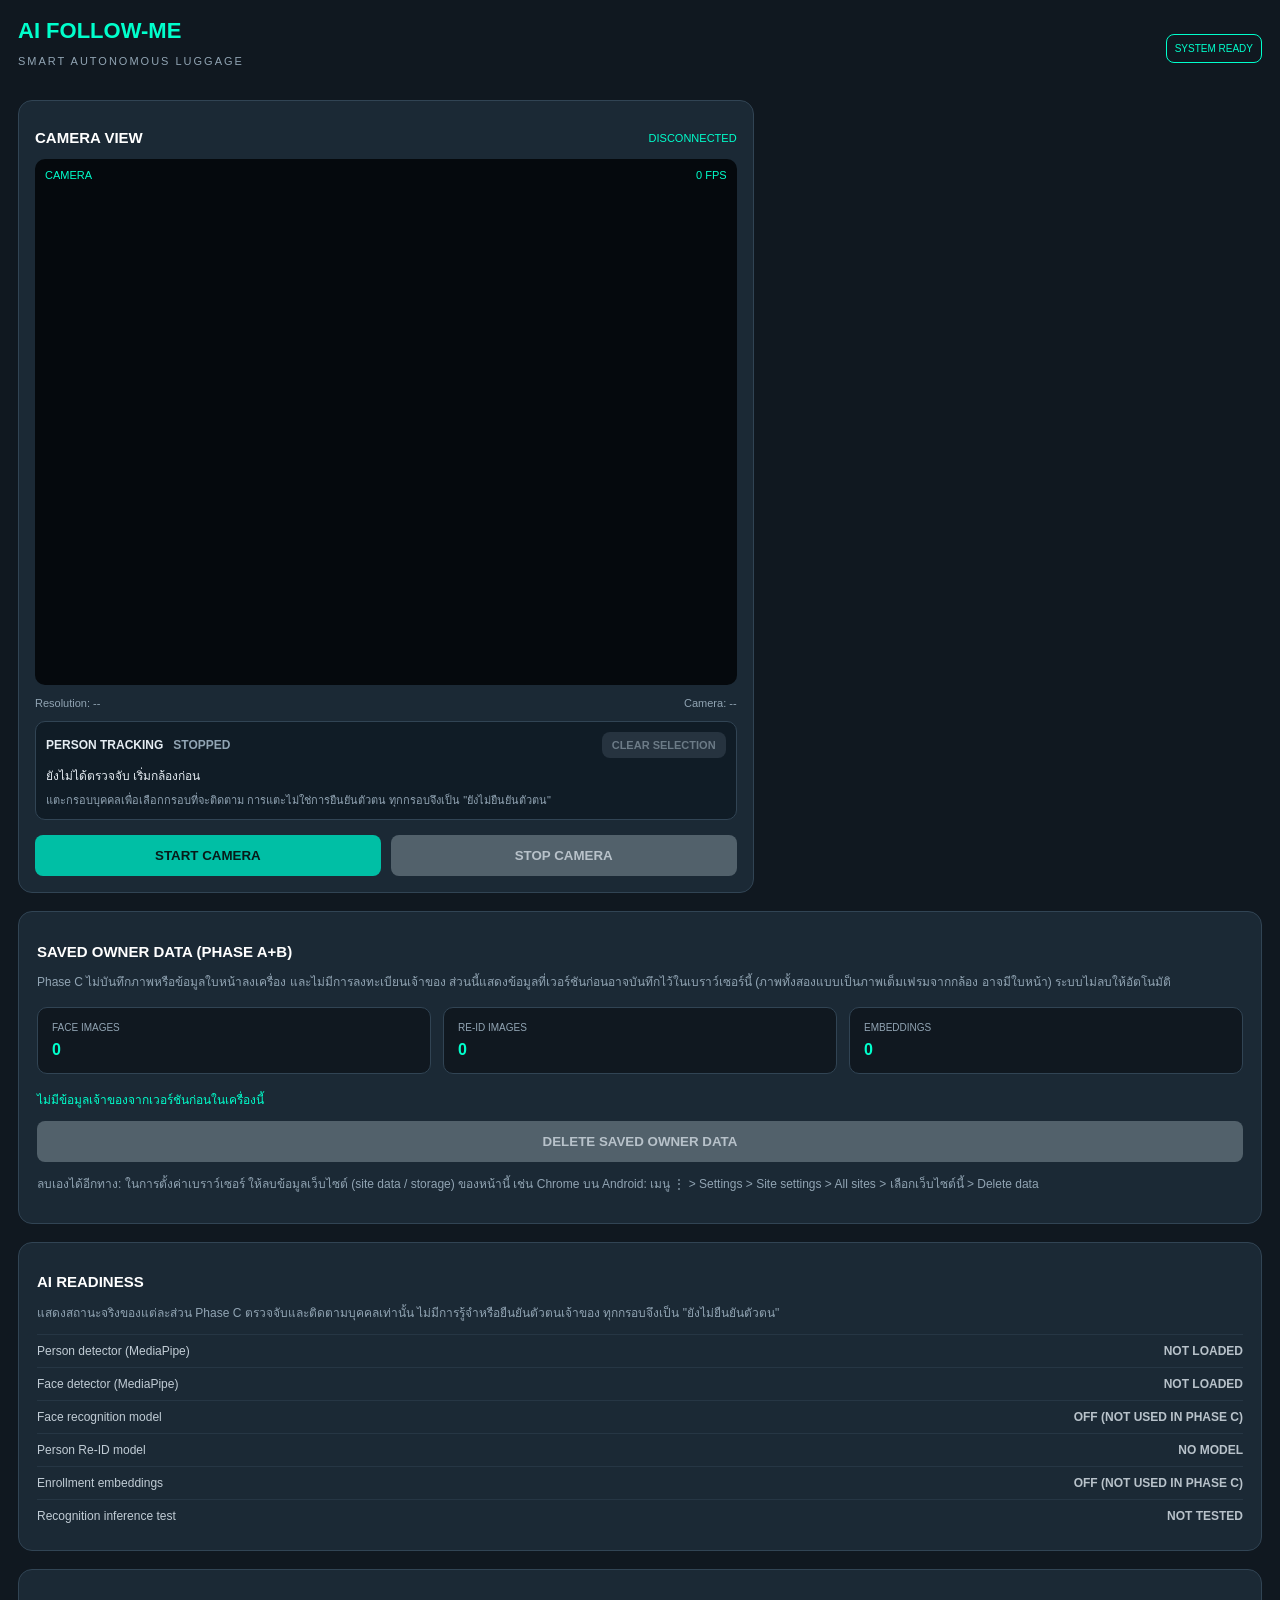
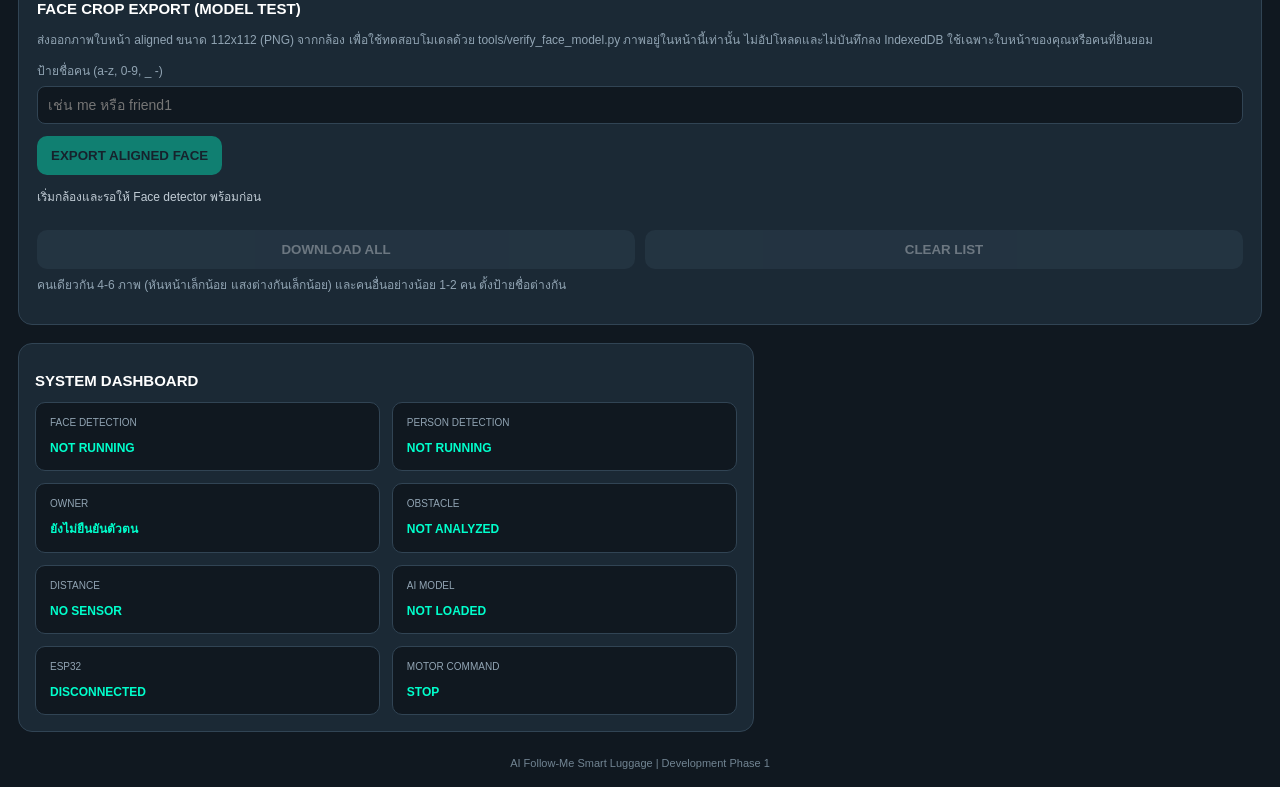
==== index.html @ 2d004264 "Phase A: fix camera status and readiness reporting Co-Authored-By: Claude Opus 5.5 <noreply@anthropi" ====
<!DOCTYPE html>
<html lang="th">
<head>
  <meta charset="UTF-8">
  <meta name="viewport"
        content="width=device-width, initial-scale=1">

  <meta name="theme-color" content="#101820">

  <title>AI Follow-Me Smart Luggage</title>

  <link rel="stylesheet" href="./css/style.css">
</head>

<body>

  <header class="header">
    <div>
      <h1>AI FOLLOW-ME</h1>
      <p>SMART AUTONOMOUS LUGGAGE</p>
    </div>

    <span class="system-badge" id="systemStatus">
      SYSTEM READY
    </span>
  </header>

  <main class="dashboard">

    <section class="camera-panel">
      <div class="panel-heading">
        <h2>CAMERA VIEW</h2>
        <span id="cameraStatus">DISCONNECTED</span>
      </div>

      <div class="video-container"><canvas id="aiCanvas"></canvas>

        <video id="camera"
               autoplay
               muted
               playsinline></video>

        <div class="camera-overlay">
          <span id="cameraLabel">CAMERA</span>
          <span id="fpsValue">0 FPS</span>
        </div>

      </div>

      <div class="camera-info">
        <span id="resolution">Resolution: --</span>
        <span id="cameraType">Camera: --</span>
      </div>

      <div class="track-panel">
        <div class="track-row">
          <strong>PERSON TRACKING</strong>
          <span id="trackStatus">STOPPED</span>
          <button id="trackClearBtn" disabled>CLEAR SELECTION</button>
        </div>
        <p id="trackMessage" role="status">ยังไม่ได้ตรวจจับ เริ่มกล้องก่อน</p>
        <p class="track-hint">
          แตะกรอบบุคคลเพื่อเลือกกรอบที่จะติดตาม
          การแตะไม่ใช่การยืนยันตัวตน ทุกกรอบจึงเป็น "ยังไม่ยืนยันตัวตน"
        </p>
      </div>

      <p id="aiLoadMessage" class="ai-load-message" role="alert" hidden></p>

      <div class="controls">
        <button id="startBtn">
          START CAMERA
        </button>

        <button id="stopBtn" disabled>
          STOP CAMERA
        </button>
      </div>
    </section>

<section class="registration-panel">

  <h2>SAVED OWNER DATA (PHASE A+B)</h2>
  <p class="registration-description">
    Phase C ไม่บันทึกภาพหรือข้อมูลใบหน้าลงเครื่อง และไม่มีการลงทะเบียนเจ้าของ
    ส่วนนี้แสดงข้อมูลที่เวอร์ชันก่อนอาจบันทึกไว้ในเบราว์เซอร์นี้
    (ภาพทั้งสองแบบเป็นภาพเต็มเฟรมจากกล้อง อาจมีใบหน้า)
    ระบบไม่ลบให้อัตโนมัติ
  </p>

  <div class="sample-count">
    <div>
      <span>FACE IMAGES</span>
      <strong id="legacyFaceCount">--</strong>
    </div>

    <div>
      <span>RE-ID IMAGES</span>
      <strong id="legacyReidCount">--</strong>
    </div>

    <div>
      <span>EMBEDDINGS</span>
      <strong id="legacyEmbeddingCount">--</strong>
    </div>
  </div>

  <p id="legacyDataMessage" role="status">
    กำลังตรวจข้อมูลเดิม...
  </p>

  <button id="legacyDeleteBtn" class="danger-button" disabled>
    DELETE SAVED OWNER DATA
  </button>

  <p class="registration-description">
    ลบเองได้อีกทาง: ในการตั้งค่าเบราว์เซอร์ ให้ลบข้อมูลเว็บไซต์ (site data / storage)
    ของหน้านี้ เช่น Chrome บน Android: เมนู &#8942; &gt; Settings &gt; Site settings
    &gt; All sites &gt; เลือกเว็บไซต์นี้ &gt; Delete data
  </p>

</section>

    <section class="readiness-panel">

      <h2>AI READINESS</h2>
      <p class="readiness-note">
        แสดงสถานะจริงของแต่ละส่วน Phase C ตรวจจับและติดตามบุคคลเท่านั้น
        ไม่มีการรู้จำหรือยืนยันตัวตนเจ้าของ ทุกกรอบจึงเป็น "ยังไม่ยืนยันตัวตน"
      </p>

      <ul class="readiness-list">
        <li>
          <span>Person detector (MediaPipe)</span>
          <strong id="readyPerson">NOT LOADED</strong>
        </li>
        <li>
          <span>Face detector (MediaPipe)</span>
          <strong id="readyFace">NOT LOADED</strong>
        </li>
        <li>
          <span>Face recognition model</span>
          <strong id="readyFaceModel">OFF (NOT USED IN PHASE C)</strong>
        </li>
        <li>
          <span>Person Re-ID model</span>
          <strong id="readyReidModel">NO MODEL</strong>
        </li>
        <li>
          <span>Enrollment embeddings</span>
          <strong id="readyEmbeddings">OFF (NOT USED IN PHASE C)</strong>
        </li>
        <li>
          <span>Recognition inference test</span>
          <strong id="readyInference">NOT TESTED</strong>
        </li>
      </ul>

    </section>

    <section class="crop-panel">

      <h2>FACE CROP EXPORT (MODEL TEST)</h2>
      <p class="readiness-note">
        ส่งออกภาพใบหน้า aligned ขนาด 112x112 (PNG) จากกล้อง เพื่อใช้ทดสอบโมเดลด้วย
        tools/verify_face_model.py ภาพอยู่ในหน้านี้เท่านั้น ไม่อัปโหลดและไม่บันทึกลง
        IndexedDB ใช้เฉพาะใบหน้าของคุณหรือคนที่ยินยอม
      </p>

      <label for="cropLabel">ป้ายชื่อคน (a-z, 0-9, _ -)</label>
      <input
        id="cropLabel"
        type="text"
        placeholder="เช่น me หรือ friend1"
        maxlength="20"
        autocapitalize="none"
        autocomplete="off"
      >

      <button id="cropBtn" disabled>
        EXPORT ALIGNED FACE
      </button>

      <p id="cropMessage" role="status">
        เริ่มกล้องและรอให้ Face detector พร้อมก่อน
      </p>

      <div id="cropList" class="crop-list"></div>

      <div class="crop-actions">
        <button id="cropDownloadAllBtn" disabled>DOWNLOAD ALL</button>
        <button id="cropClearBtn" disabled>CLEAR LIST</button>
      </div>

      <p class="readiness-note">
        คนเดียวกัน 4-6 ภาพ (หันหน้าเล็กน้อย แสงต่างกันเล็กน้อย) และคนอื่นอย่างน้อย
        1-2 คน ตั้งป้ายชื่อต่างกัน
      </p>

    </section>

    <section class="status-panel">

      <h2>SYSTEM DASHBOARD</h2>

      <div class="status-grid">
        
        <div class="status-card">
          <span>FACE DETECTION</span>
          <strong id="faceAIStatus">NOT RUNNING</strong>
        </div>

        <div class="status-card">
          <span>PERSON DETECTION</span>
          <strong id="personAIStatus">NOT RUNNING</strong>
        </div>
        <div class="status-card">
          <span>OWNER</span>
          <strong id="ownerStatus">ยังไม่ยืนยันตัวตน</strong>
        </div>

        <div class="status-card">
          <span>OBSTACLE</span>
          <strong id="obstacleStatus">NOT ANALYZED</strong>
        </div>

        <div class="status-card">
          <span>DISTANCE</span>
          <strong id="distanceStatus">NO SENSOR</strong>
        </div>

        <div class="status-card">
          <span>AI MODEL</span>
          <strong id="aiStatus">NOT LOADED</strong>
        </div>

        <div class="status-card">
          <span>ESP32</span>
          <strong id="espStatus">DISCONNECTED</strong>
        </div>

        <div class="status-card">
          <span>MOTOR COMMAND</span>
          <strong id="motorStatus">STOP</strong>
        </div>

      </div>

    </section>

  </main>

  <footer>
    AI Follow-Me Smart Luggage | Development Phase 1
  </footer>

  <script type="module" src="./js/app.js"></script>

</body>
</html>
---- css/style.css ----
* {
  box-sizing: border-box;
}

body {
  margin: 0;
  padding: 18px;
  background: #101820;
  color: #ffffff;
  font-family: Arial, sans-serif;
}

.header {
  display: flex;
  justify-content: space-between;
  align-items: center;
  gap: 12px;
  margin-bottom: 22px;
}

.header h1 {
  color: #00ffcc;
  font-size: 22px;
  margin: 0;
}

.header p {
  color: #91a4b3;
  font-size: 11px;
  letter-spacing: 2px;
}

.system-badge {
  color: #00ffcc;
  border: 1px solid #00ffcc;
  padding: 8px;
  border-radius: 8px;
  font-size: 10px;
}

.dashboard {
  display: grid;
  grid-template-columns: 1.5fr 1fr;
  gap: 18px;
}

.camera-panel,
.status-panel {
  background: #1b2935;
  border: 1px solid #314454;
  border-radius: 14px;
  padding: 16px;
  min-width: 0;
}

.panel-heading {
  display: flex;
  justify-content: space-between;
  gap: 8px;
  align-items: center;
}

.panel-heading h2,
.status-panel h2 {
  font-size: 15px;
}

.panel-heading span {
  color: #00ffcc;
  font-size: 11px;
}

.video-container {
  position: relative;
  width: 100%;
  aspect-ratio: 4 / 3;
  background: #05090d;
  border-radius: 10px;
  overflow: hidden;
}

video {
  width: 100%;
  height: 100%;
  object-fit: contain;
  display: block;
}

.camera-overlay {
  position: absolute;
  left: 10px;
  right: 10px;
  top: 10px;
  display: flex;
  justify-content: space-between;
  color: #00ffcc;
  font-size: 11px;
  pointer-events: none;
}

.camera-info {
  display: flex;
  justify-content: space-between;
  gap: 10px;
  color: #91a4b3;
  font-size: 11px;
  margin-top: 12px;
}

.controls {
  display: flex;
  gap: 10px;
  margin-top: 15px;
}

button {
  flex: 1;
  padding: 13px;
  border: 0;
  border-radius: 8px;
  background: #00bfa5;
  color: #071b19;
  font-weight: bold;
  cursor: pointer;
}

button:disabled {
  background: #52616b;
  color: #b8c2ca;
  cursor: not-allowed;
}

.status-grid {
  display: grid;
  grid-template-columns: 1fr 1fr;
  gap: 12px;
}

.status-card {
  background: #101820;
  border: 1px solid #314454;
  padding: 14px;
  border-radius: 10px;
}

.status-card span {
  display: block;
  color: #91a4b3;
  font-size: 10px;
  margin-bottom: 10px;
}

.status-card strong {
  color: #00ffcc;
  font-size: 12px;
  overflow-wrap: anywhere;
}

footer {
  margin-top: 25px;
  text-align: center;
  color: #718492;
  font-size: 11px;
}

@media (max-width: 700px) {
  body {
    padding: 12px;
  }

  .dashboard {
    grid-template-columns: 1fr;
  }

  .header h1 {
    font-size: 18px;
  }
}

.registration-panel {
  grid-column: 1 / -1;
  background: #1b2935;
  border: 1px solid #314454;
  border-radius: 14px;
  padding: 18px;
}

.registration-panel h2 {
  font-size: 15px;
}

.registration-description {
  color: #91a4b3;
  font-size: 12px;
}

.sample-count {
  display: grid;
  grid-template-columns: repeat(3, 1fr);
  gap: 12px;
  margin: 16px 0;
}

.sample-count div {
  background: #101820;
  border: 1px solid #314454;
  padding: 14px;
  border-radius: 10px;
}

.sample-count span {
  display: block;
  color: #91a4b3;
  font-size: 10px;
}

.sample-count strong {
  display: block;
  color: #00ffcc;
  margin-top: 8px;
}

#legacyDataMessage {
  color: #00ffcc;
  font-size: 12px;
}

.danger-button {
  background: #a93636;
  color: white;
  width: 100%;
}

.video-container video,
.video-container canvas {
  position: absolute;
  inset: 0;
  width: 100%;
  height: 100%;
}

.video-container video {
  object-fit: contain;
  z-index: 1;
}

/* Canvas must sit above the video, and use the same fit as the video
   so detection boxes line up with the image. */
.video-container canvas {
  object-fit: contain;
  pointer-events: none;
  z-index: 2;
}

.video-container .camera-overlay {
  z-index: 3;
}

/* AI readiness panel */
.readiness-panel {
  grid-column: 1 / -1;
  background: #1b2935;
  border: 1px solid #314454;
  border-radius: 14px;
  padding: 18px;
}

.readiness-panel h2 {
  font-size: 15px;
}

.readiness-note {
  color: #91a4b3;
  font-size: 12px;
  margin: 6px 0 12px;
}

.readiness-list {
  list-style: none;
  margin: 0;
  padding: 0;
}

.readiness-list li {
  display: flex;
  justify-content: space-between;
  gap: 10px;
  padding: 9px 0;
  border-top: 1px solid #263644;
  font-size: 12px;
  color: #c1ccd5;
}

.readiness-list li strong {
  text-align: right;
  color: #b8c2ca;
}

.readiness-list li strong.ok { color: #00ffcc; }
.readiness-list li strong.warn { color: #ffcc66; }
.readiness-list li strong.bad { color: #ff7a7a; }

/* Face crop export panel */
.crop-panel {
  grid-column: 1 / -1;
  background: #1b2935;
  border: 1px solid #314454;
  border-radius: 14px;
  padding: 18px;
}

.crop-panel h2 {
  font-size: 15px;
}

.crop-panel label {
  display: block;
  margin: 12px 0 6px;
  font-size: 12px;
  color: #91a4b3;
}

.crop-panel input {
  width: 100%;
  box-sizing: border-box;
  padding: 10px;
  border-radius: 8px;
  border: 1px solid #314454;
  background: #101820;
  color: #e6edf3;
  font-size: 14px;
}

.crop-panel button {
  margin-top: 12px;
  padding: 12px 14px;
  border: 0;
  border-radius: 10px;
  background: #00ffcc;
  color: #101820;
  font-weight: 700;
}

.crop-panel button:disabled {
  opacity: 0.4;
}

#cropMessage {
  font-size: 12px;
  color: #c1ccd5;
  min-height: 18px;
}

.crop-list {
  display: flex;
  flex-direction: column;
  gap: 8px;
  margin-top: 10px;
}

.crop-item {
  display: flex;
  align-items: center;
  gap: 10px;
  padding: 8px;
  border-radius: 10px;
  background: #101820;
  font-size: 12px;
}

.crop-item img {
  border-radius: 6px;
  flex: none;
}

.crop-item a {
  color: #00ffcc;
  word-break: break-all;
}

.crop-item small {
  display: block;
  color: #91a4b3;
}

.crop-item .crop-warning {
  color: #ffcc66;
}

.crop-actions {
  display: flex;
  gap: 10px;
}

.crop-actions button {
  flex: 1;
  background: #314454;
  color: #e6edf3;
}

/* Person tracking (tap a box to follow it) */
.video-container.selectable {
  cursor: pointer;
}

.track-panel {
  margin-top: 12px;
  padding: 10px;
  background: #101c26;
  border: 1px solid #314454;
  border-radius: 10px;
  font-size: 12px;
}

.track-row {
  display: flex;
  align-items: center;
  gap: 10px;
}

.track-row strong {
  color: #e6edf3;
}

.track-row span {
  flex: 1;
  color: #91a4b3;
  font-weight: bold;
}

.track-row span.ok { color: #00ffcc; }
.track-row span.warn { color: #ffcc66; }
.track-row span.bad { color: #ff7b7b; }

.track-row button {
  flex: 0 0 auto;
  padding: 7px 10px;
  font-size: 11px;
  background: #314454;
  color: #e6edf3;
}

.track-row button:disabled {
  background: #26333f;
  color: #6c7b87;
}

#trackMessage {
  margin: 8px 0 0;
  color: #e6edf3;
}

.track-hint {
  margin: 6px 0 0;
  color: #91a4b3;
  font-size: 11px;
}

/* AI loading notice under the camera (MediaPipe download / failure) */
.ai-load-message {
  margin: 12px 0 0;
  padding: 10px 12px;
  border-radius: 10px;
  font-size: 13px;
  line-height: 1.5;
  border: 1px solid #314454;
  background: #101c26;
  color: #c1ccd5;
}

.ai-load-message[hidden] {
  display: none;
}

.ai-load-message.warn {
  border-color: #b38600;
  color: #ffd166;
}

.ai-load-message.bad {
  border-color: #a93636;
  background: #2a1515;
  color: #ffb3b3;
}
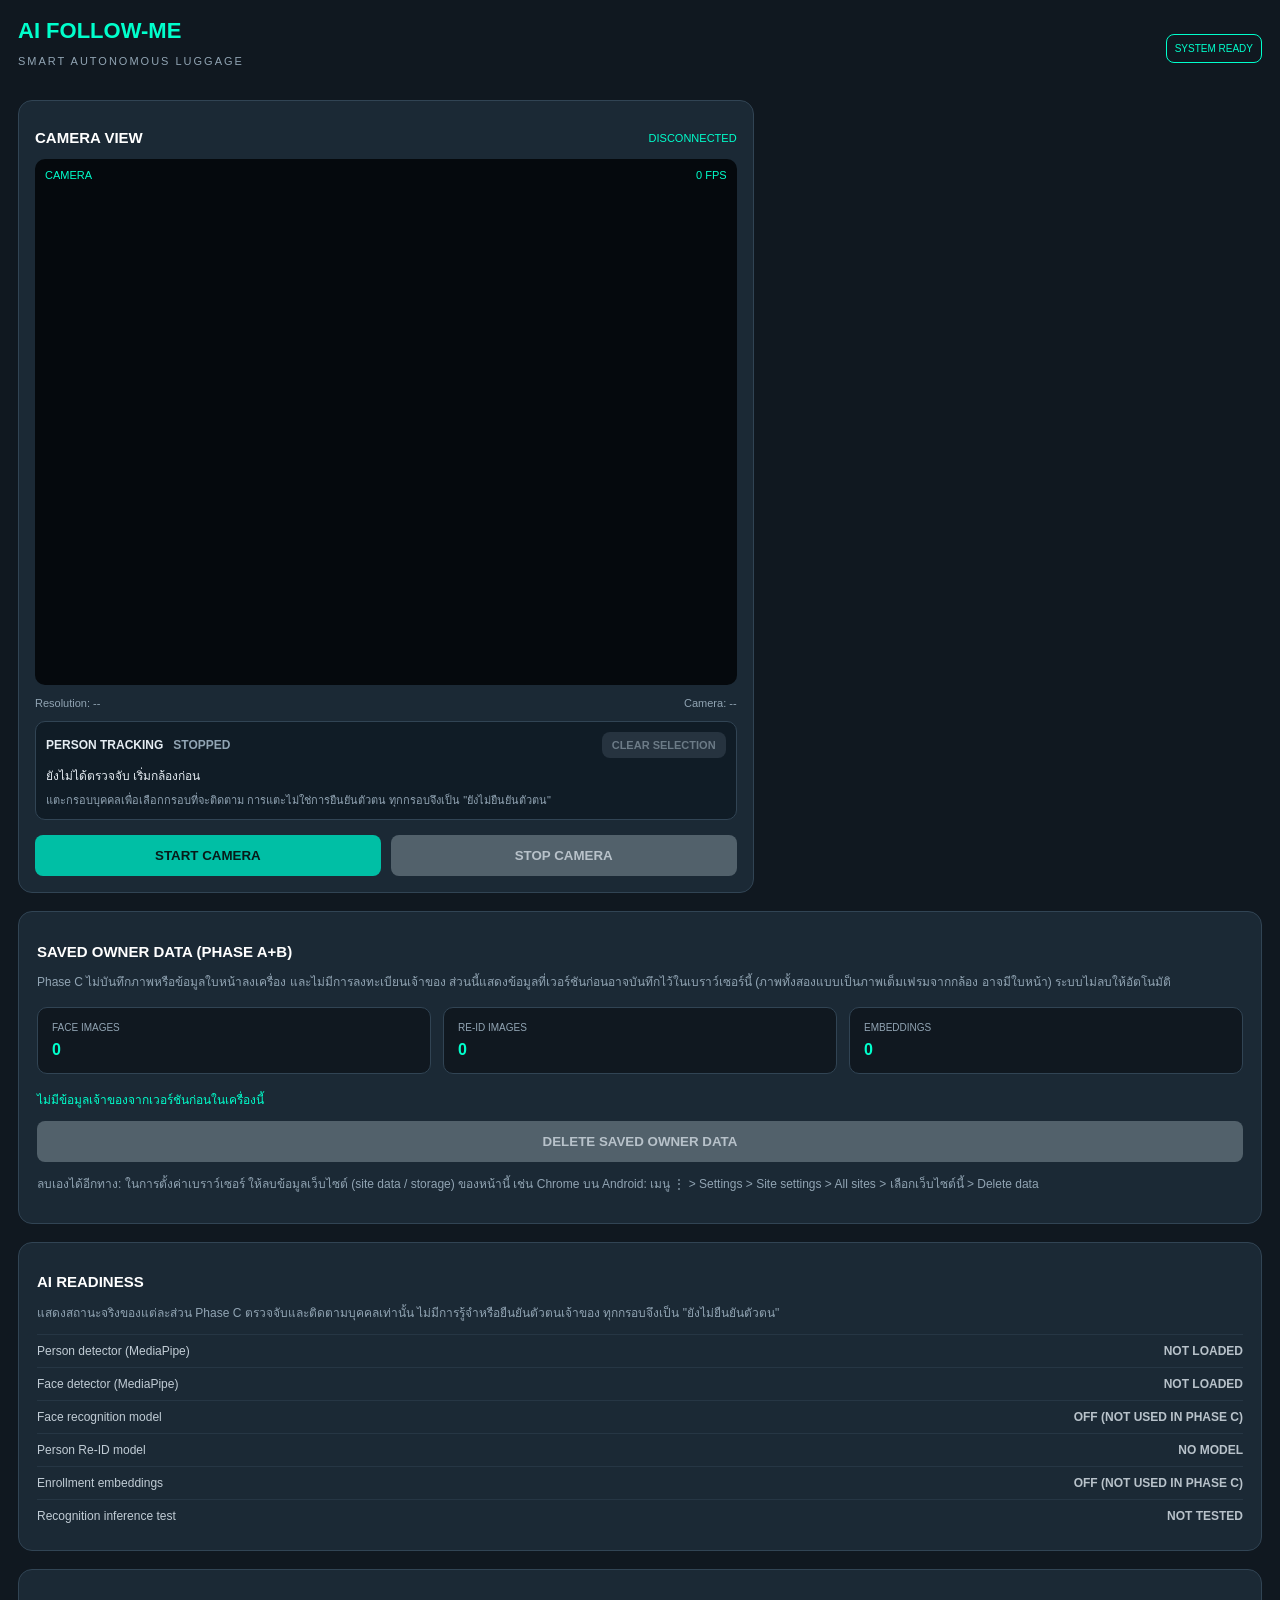
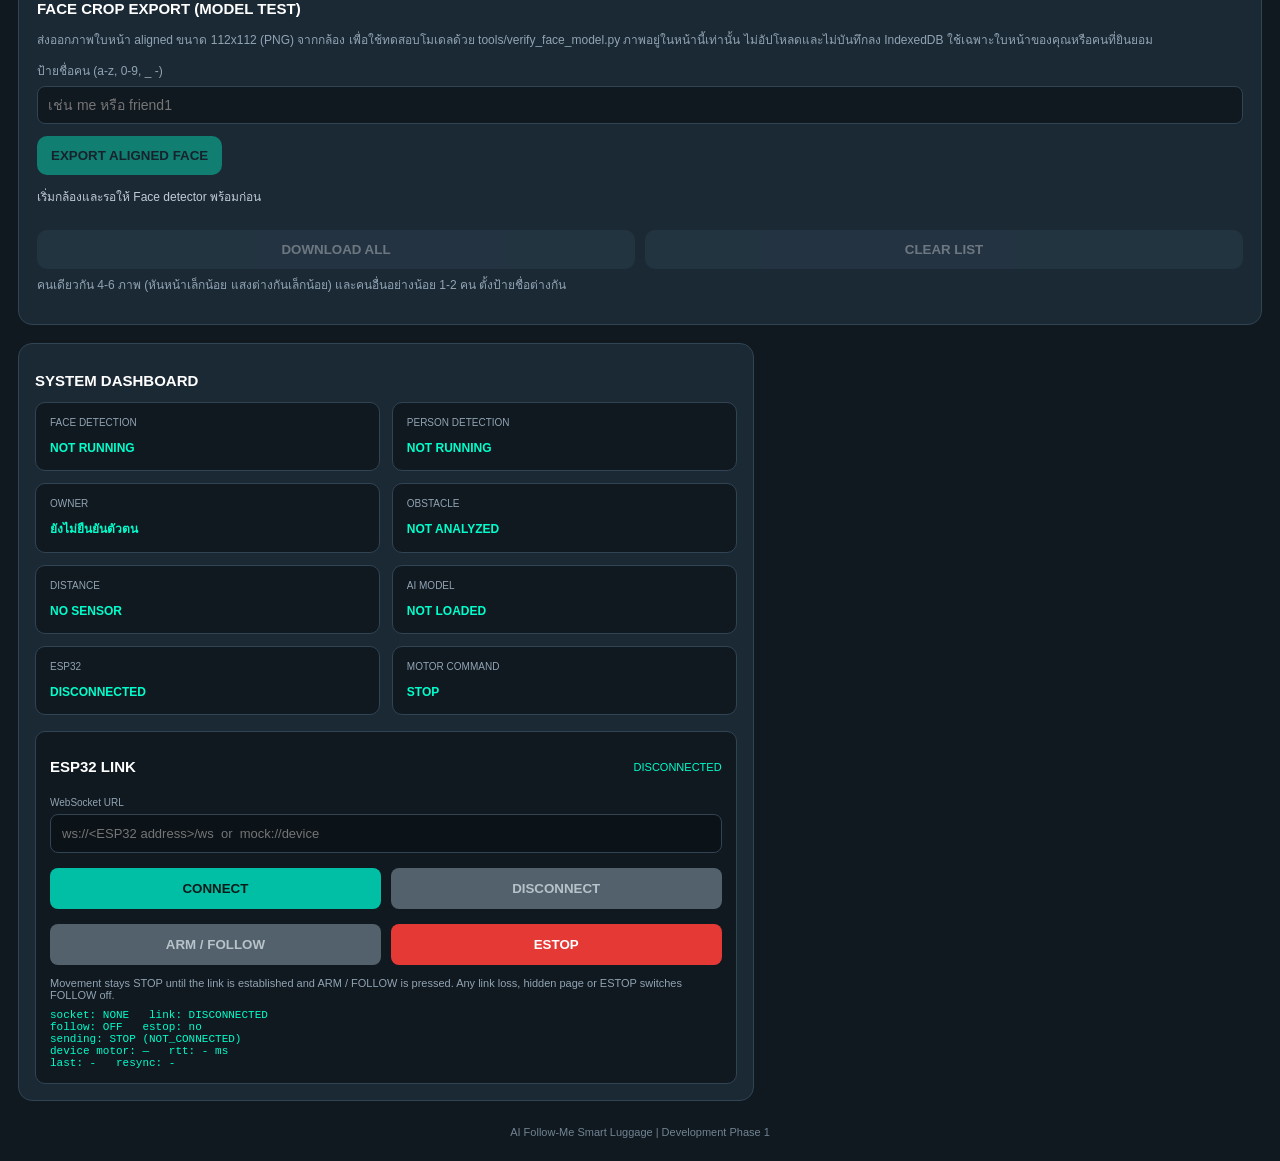
==== commit 28112aa3: "ESP32 LINK web app, firmware, tests" ====
--- a/index.html
+++ b/index.html
@@ -247,6 +247,43 @@
 
       </div>
 
+      <div class="esp-panel" id="espPanel">
+
+        <div class="panel-heading">
+          <h2>ESP32 LINK</h2>
+          <span id="espLinkState">DISCONNECTED</span>
+        </div>
+
+        <label class="esp-label" for="espUrl">WebSocket URL</label>
+        <input id="espUrl"
+               type="text"
+               inputmode="url"
+               autocomplete="off"
+               autocapitalize="off"
+               spellcheck="false"
+               placeholder="ws://&lt;ESP32 address&gt;/ws  or  mock://device">
+
+        <div class="controls">
+          <button id="espConnectBtn">CONNECT</button>
+          <button id="espDisconnectBtn" disabled>DISCONNECT</button>
+        </div>
+
+        <div class="controls">
+          <button id="espFollowBtn" disabled>ARM / FOLLOW</button>
+          <button id="espEstopBtn" class="estop">ESTOP</button>
+        </div>
+
+        <button id="espClearEstopBtn" class="esp-clear" hidden>CLEAR ESTOP</button>
+
+        <p class="esp-note" id="espNote">
+          Movement stays STOP until the link is established and ARM / FOLLOW
+          is pressed. Any link loss, hidden page or ESTOP switches FOLLOW off.
+        </p>
+
+        <pre class="esp-detail" id="espDetail">not connected</pre>
+
+      </div>
+
     </section>
 
   </main>
--- a/css/style.css
+++ b/css/style.css
@@ -483,3 +483,60 @@
   background: #2a1515;
   color: #ffb3b3;
 }
+
+/* ESP32 link panel (M0). */
+.esp-panel {
+  margin-top: 16px;
+  padding: 14px;
+  background: #101820;
+  border: 1px solid #314454;
+  border-radius: 10px;
+}
+
+.esp-label {
+  display: block;
+  color: #91a4b3;
+  font-size: 10px;
+  margin: 10px 0 6px;
+}
+
+.esp-panel input {
+  width: 100%;
+  box-sizing: border-box;
+  padding: 11px;
+  border: 1px solid #314454;
+  border-radius: 8px;
+  background: #0b1218;
+  color: #e6f1f7;
+  font-size: 13px;
+}
+
+button.estop {
+  background: #e53935;
+  color: #fff;
+}
+
+button.esp-clear {
+  width: 100%;
+  margin-top: 10px;
+  background: #ffb020;
+  color: #241700;
+}
+
+button.esp-clear[hidden] {
+  display: none;
+}
+
+.esp-note {
+  color: #91a4b3;
+  font-size: 11px;
+  margin: 12px 0 8px;
+}
+
+.esp-detail {
+  margin: 0;
+  color: #00ffcc;
+  font-size: 11px;
+  white-space: pre-wrap;
+  overflow-wrap: anywhere;
+}
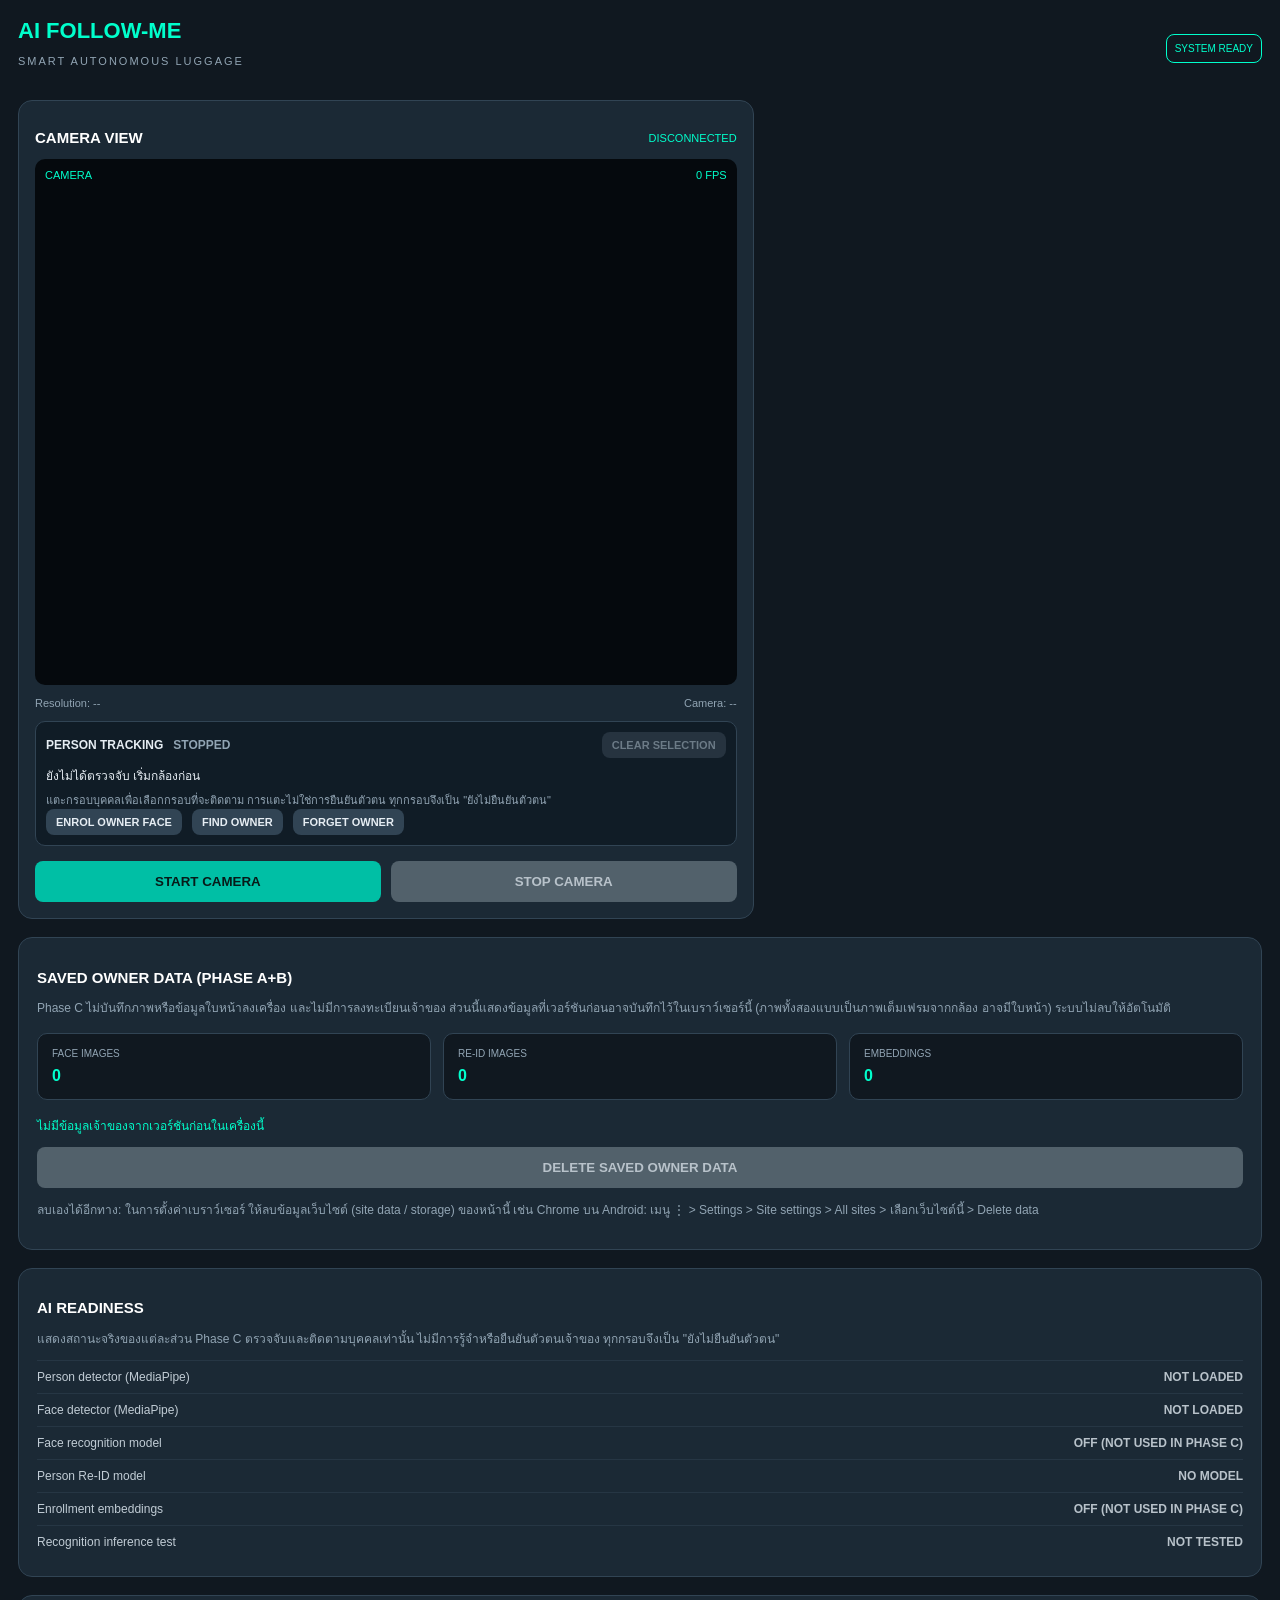
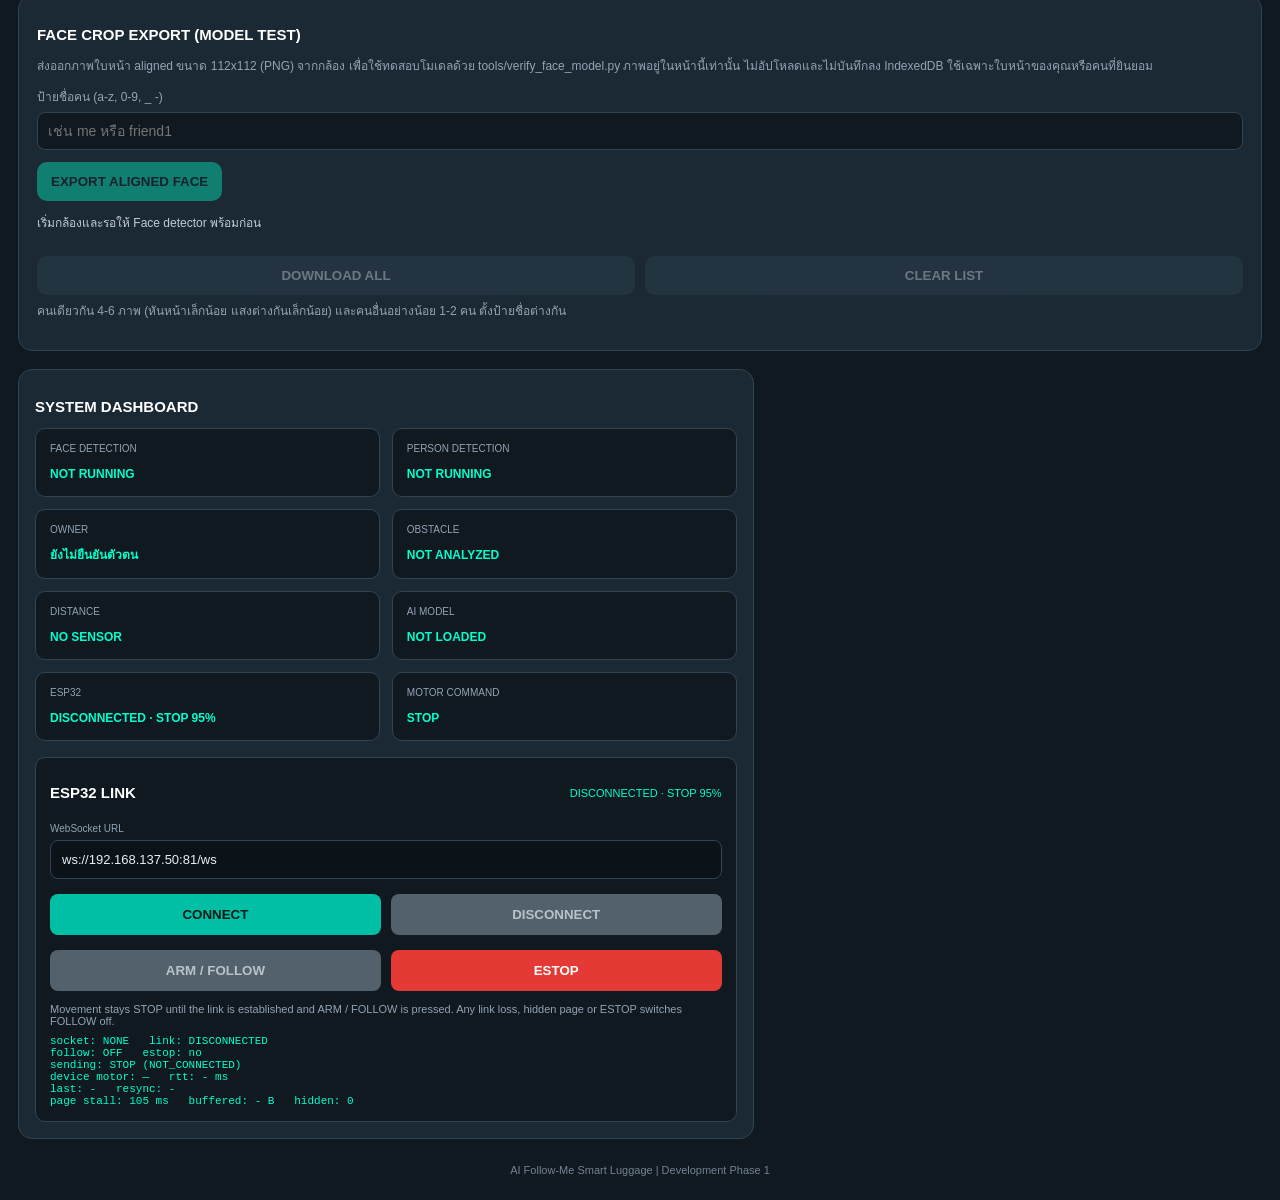
==== commit e9e38bc6: "Owner recognition (localhost): face lock-on + clothing re-acquire from behind The owner asked for au" ====
--- a/index.html
+++ b/index.html
@@ -63,6 +63,16 @@
         <p class="track-hint">
           แตะกรอบบุคคลเพื่อเลือกกรอบที่จะติดตาม
           การแตะไม่ใช่การยืนยันตัวตน ทุกกรอบจึงเป็น "ยังไม่ยืนยันตัวตน"
+        </p>
+        <div class="track-row owner-row" id="ownerControls" hidden>
+          <button id="ownerEnrolBtn">ENROL OWNER FACE</button>
+          <button id="ownerFindBtn">FIND OWNER</button>
+          <button id="ownerForgetBtn">FORGET OWNER</button>
+        </div>
+        <p class="track-hint" id="ownerHint" hidden>
+          เจ้าของ (ทดสอบบนคอมเท่านั้น): แตะเลือกตัวเอง หันหน้าเข้ากล้อง แล้วกด ENROL OWNER FACE
+          ระบบจำเสื้อผ้าของคนที่กำลังติดตามไว้ด้วย เมื่อหลุดจะหาเจ้าของคืนเองจากหน้าหรือเสื้อผ้า
+          (โมเดลหน้าต้องเปิดด้วย ?modelMode=development)
         </p>
       </div>
 
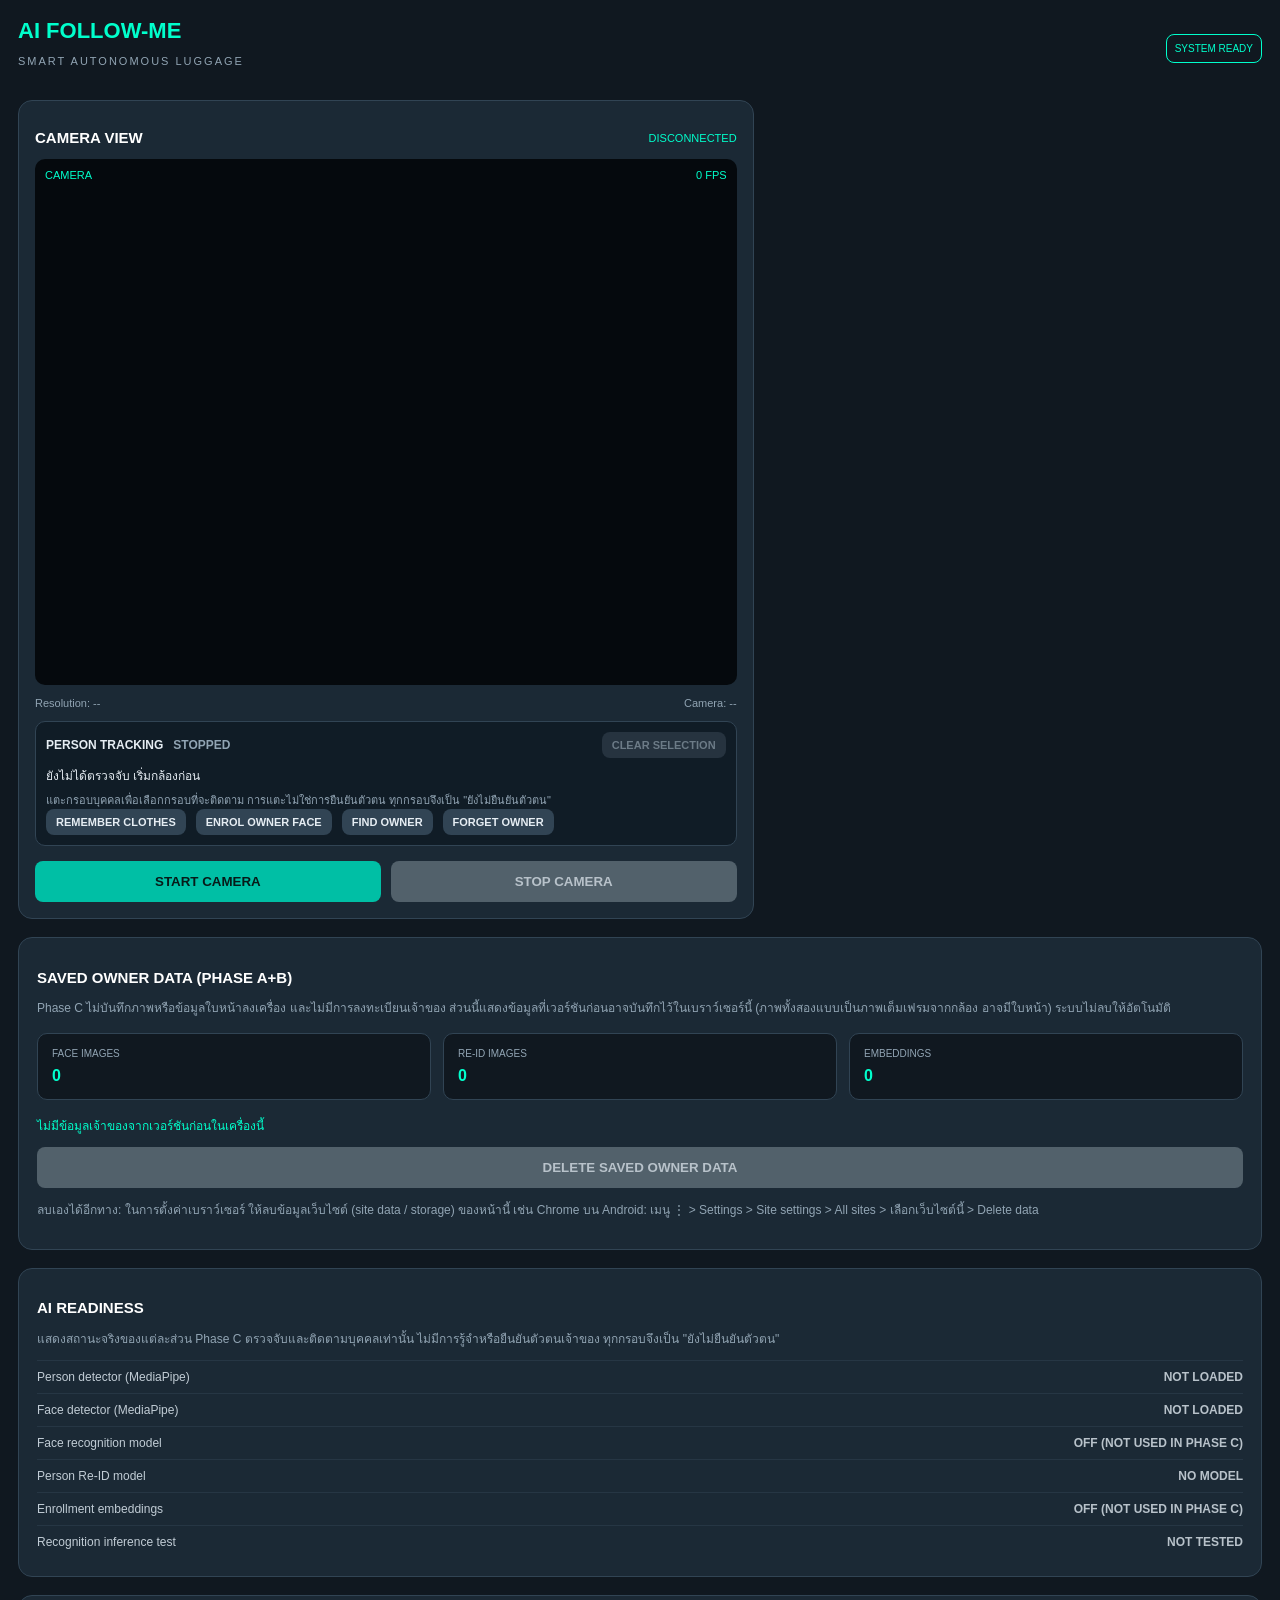
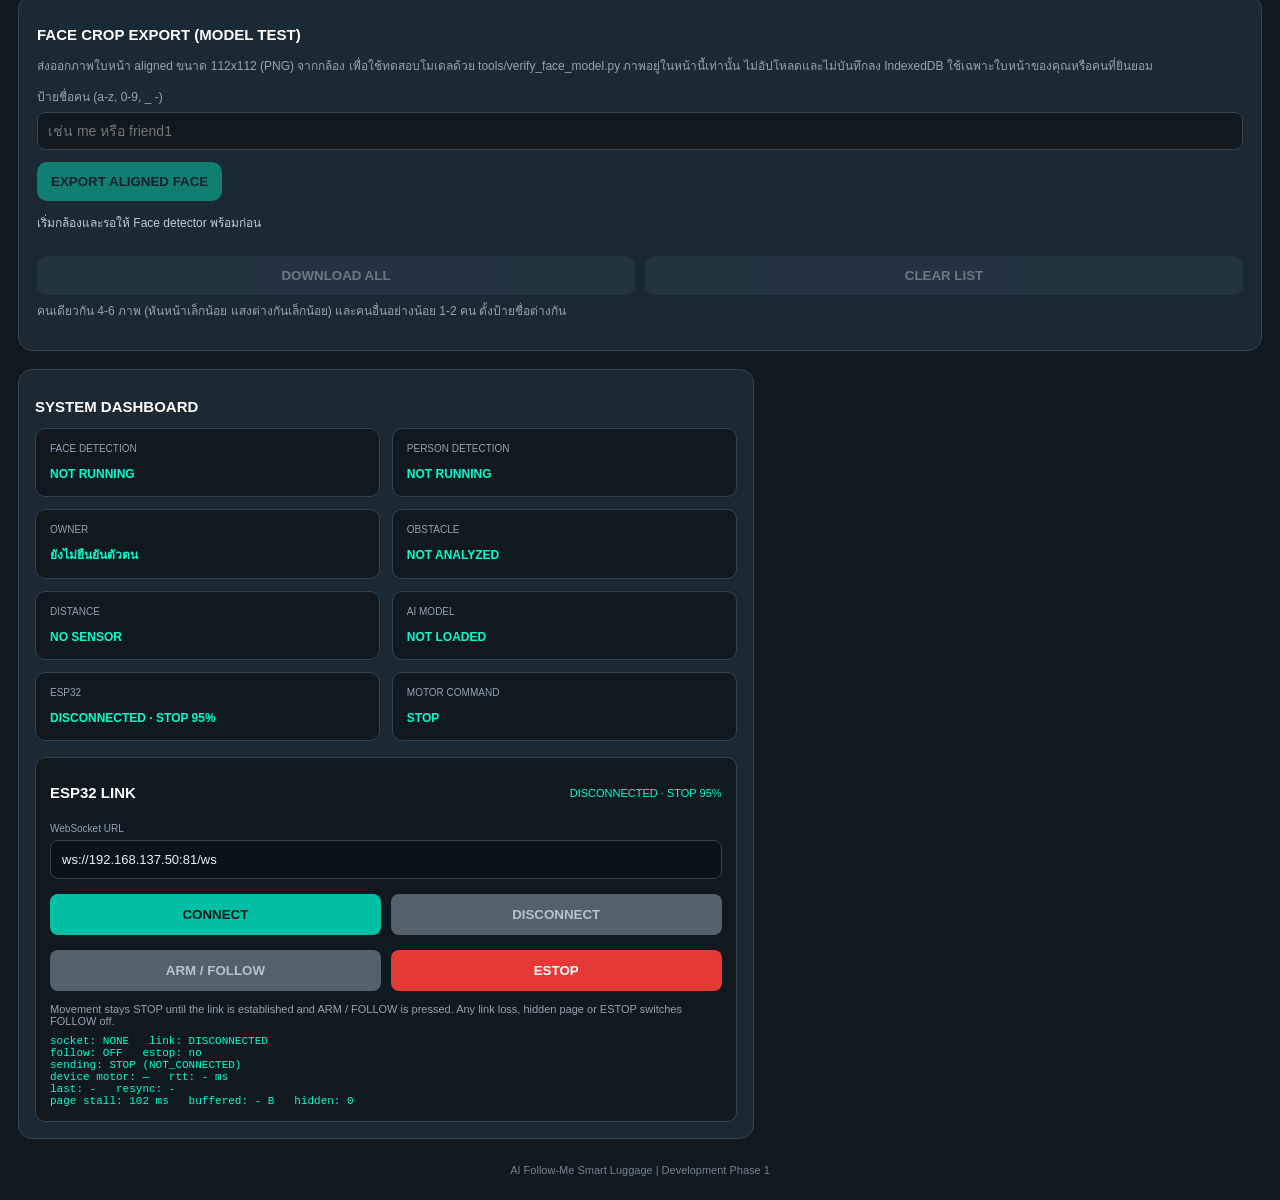
==== commit 4ec44df2: "Owner recognition method A: clothing colour works on its own - REMEMBER CLOTHES button: fresh clothi" ====
--- a/index.html
+++ b/index.html
@@ -65,14 +65,15 @@
           การแตะไม่ใช่การยืนยันตัวตน ทุกกรอบจึงเป็น "ยังไม่ยืนยันตัวตน"
         </p>
         <div class="track-row owner-row" id="ownerControls" hidden>
+          <button id="ownerClothesBtn">REMEMBER CLOTHES</button>
           <button id="ownerEnrolBtn">ENROL OWNER FACE</button>
           <button id="ownerFindBtn">FIND OWNER</button>
           <button id="ownerForgetBtn">FORGET OWNER</button>
         </div>
         <p class="track-hint" id="ownerHint" hidden>
-          เจ้าของ (ทดสอบบนคอมเท่านั้น): แตะเลือกตัวเอง หันหน้าเข้ากล้อง แล้วกด ENROL OWNER FACE
-          ระบบจำเสื้อผ้าของคนที่กำลังติดตามไว้ด้วย เมื่อหลุดจะหาเจ้าของคืนเองจากหน้าหรือเสื้อผ้า
-          (โมเดลหน้าต้องเปิดด้วย ?modelMode=development)
+          เจ้าของ (ทดสอบบนคอมเท่านั้น): แตะเลือกตัวเอง ยืนคนเดียวเต็มตัว แล้วกด REMEMBER CLOTHES
+          ระบบจำสีเสื้อและกางเกง เมื่อหลุด (LOST) จะหาเจ้าของคืนเองจากสีเสื้อผ้า แม้หันหลัง
+          ENROL OWNER FACE เป็นตัวเสริม (ต้องเปิดด้วย ?modelMode=development)
         </p>
       </div>
 
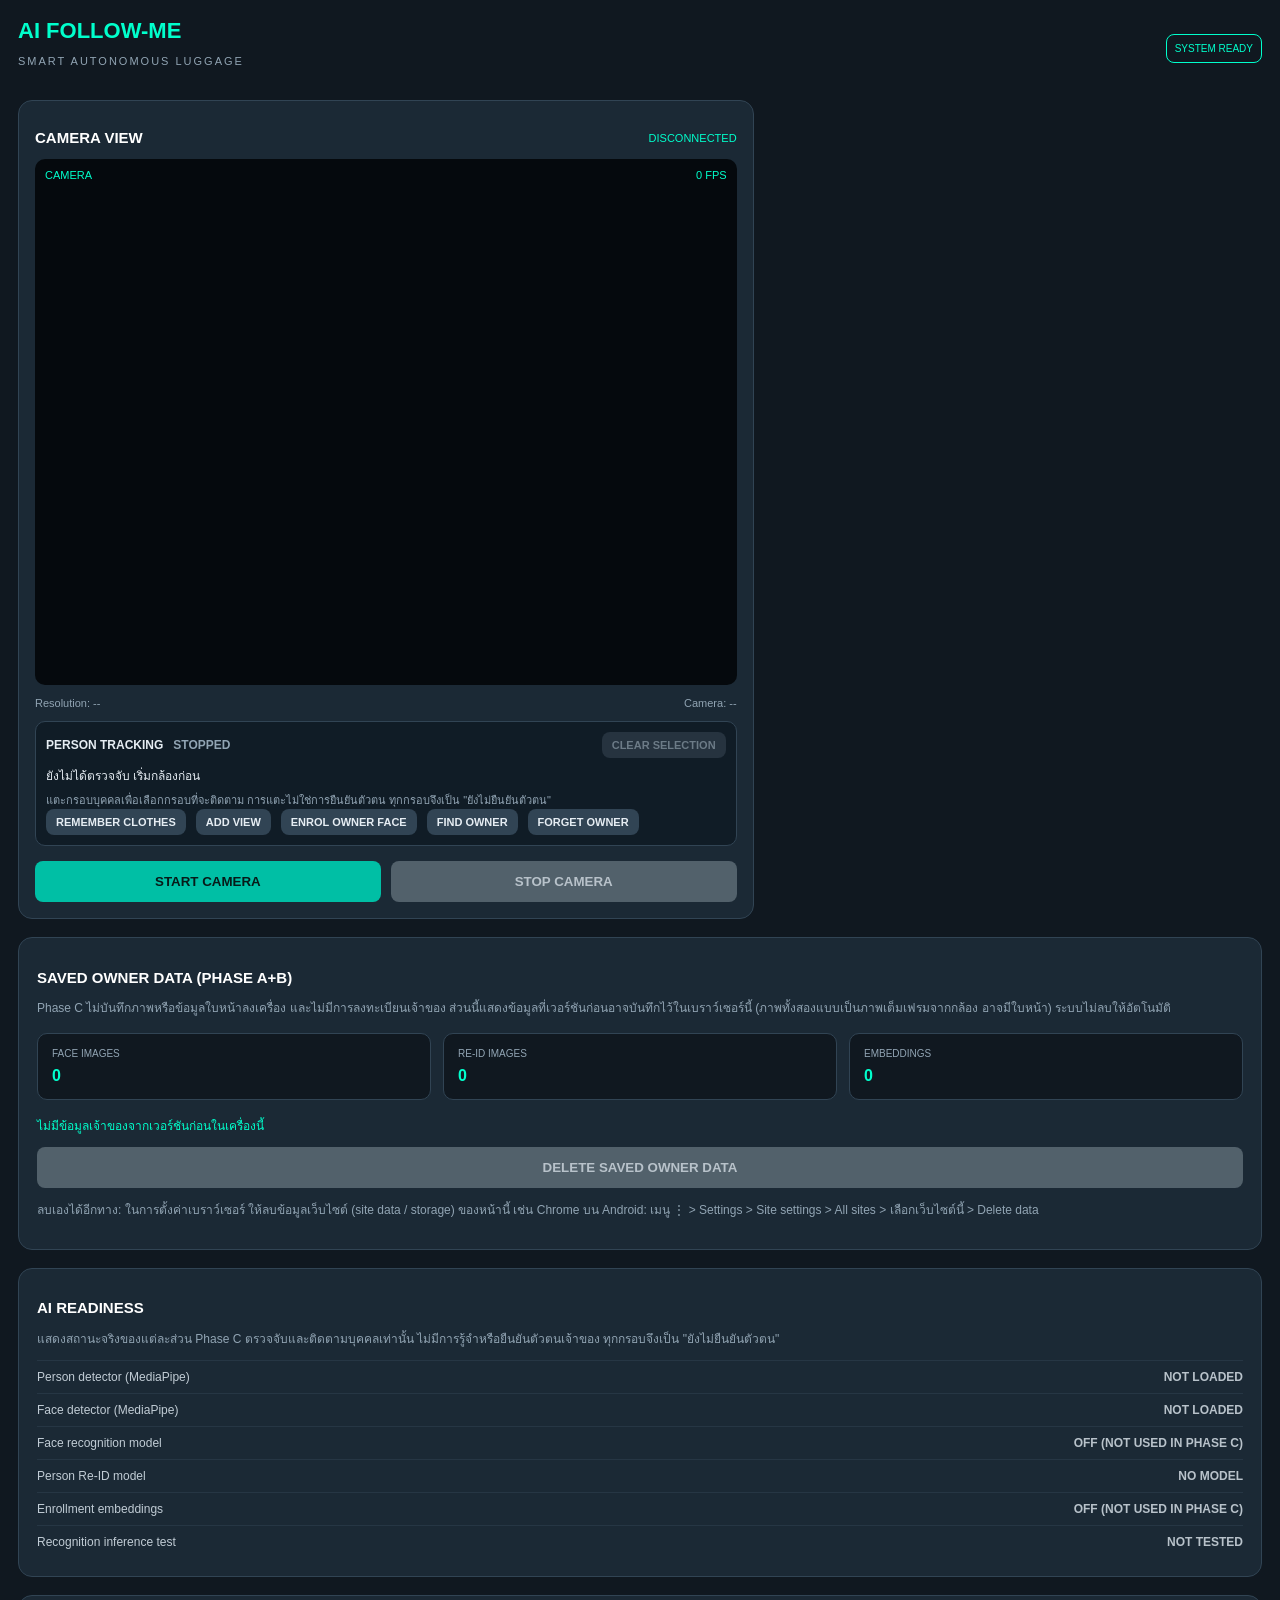
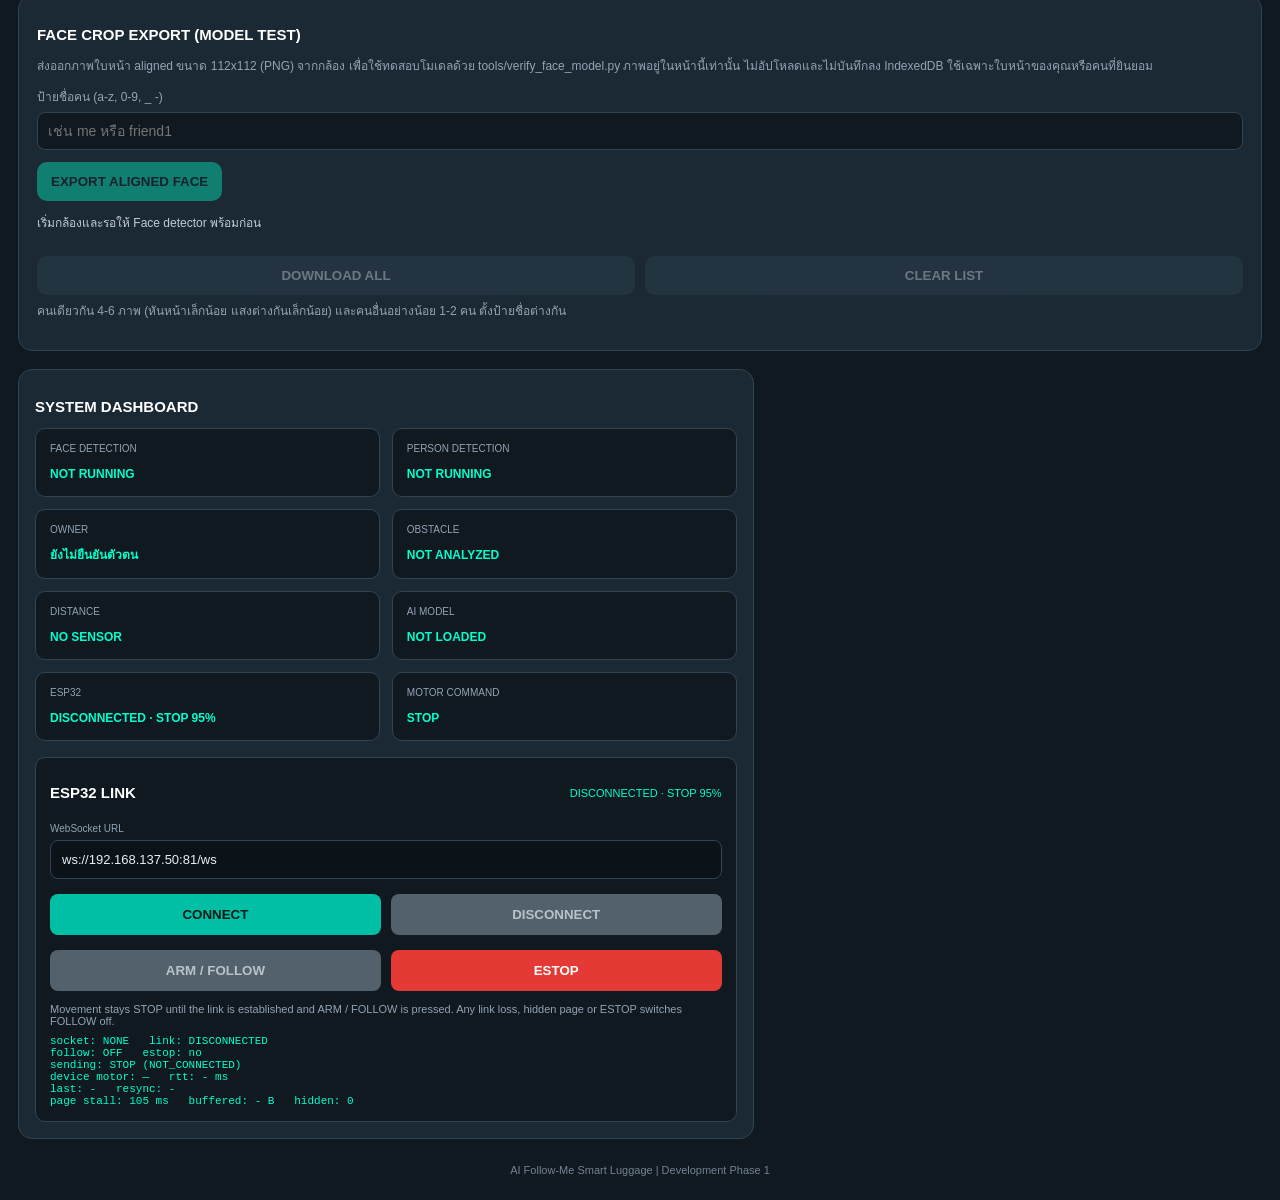
==== commit c3ddd862: "Owner clothing: remember up to 8 views instead of one signature The owner asked for the luggage to r" ====
--- a/index.html
+++ b/index.html
@@ -66,13 +66,15 @@
         </p>
         <div class="track-row owner-row" id="ownerControls" hidden>
           <button id="ownerClothesBtn">REMEMBER CLOTHES</button>
+          <button id="ownerViewBtn">ADD VIEW</button>
           <button id="ownerEnrolBtn">ENROL OWNER FACE</button>
           <button id="ownerFindBtn">FIND OWNER</button>
           <button id="ownerForgetBtn">FORGET OWNER</button>
         </div>
         <p class="track-hint" id="ownerHint" hidden>
           เจ้าของ (ทดสอบบนคอมเท่านั้น): แตะเลือกตัวเอง ยืนคนเดียวเต็มตัว แล้วกด REMEMBER CLOTHES
-          ระบบจำสีเสื้อและกางเกง เมื่อหลุด (LOST) จะหาเจ้าของคืนเองจากสีเสื้อผ้า แม้หันหลัง
+          ระบบจำสีเสื้อและกางเกงได้สูงสุด 8 มุม: หันหลัง/หันข้างแล้วกด ADD VIEW ทีละมุม
+          (ระหว่างติดตามก็เก็บมุมใหม่เอง) เมื่อหลุด (LOST) จะหาเจ้าของคืนเองจากสีเสื้อผ้า
           ENROL OWNER FACE เป็นตัวเสริม (ต้องเปิดด้วย ?modelMode=development)
         </p>
       </div>
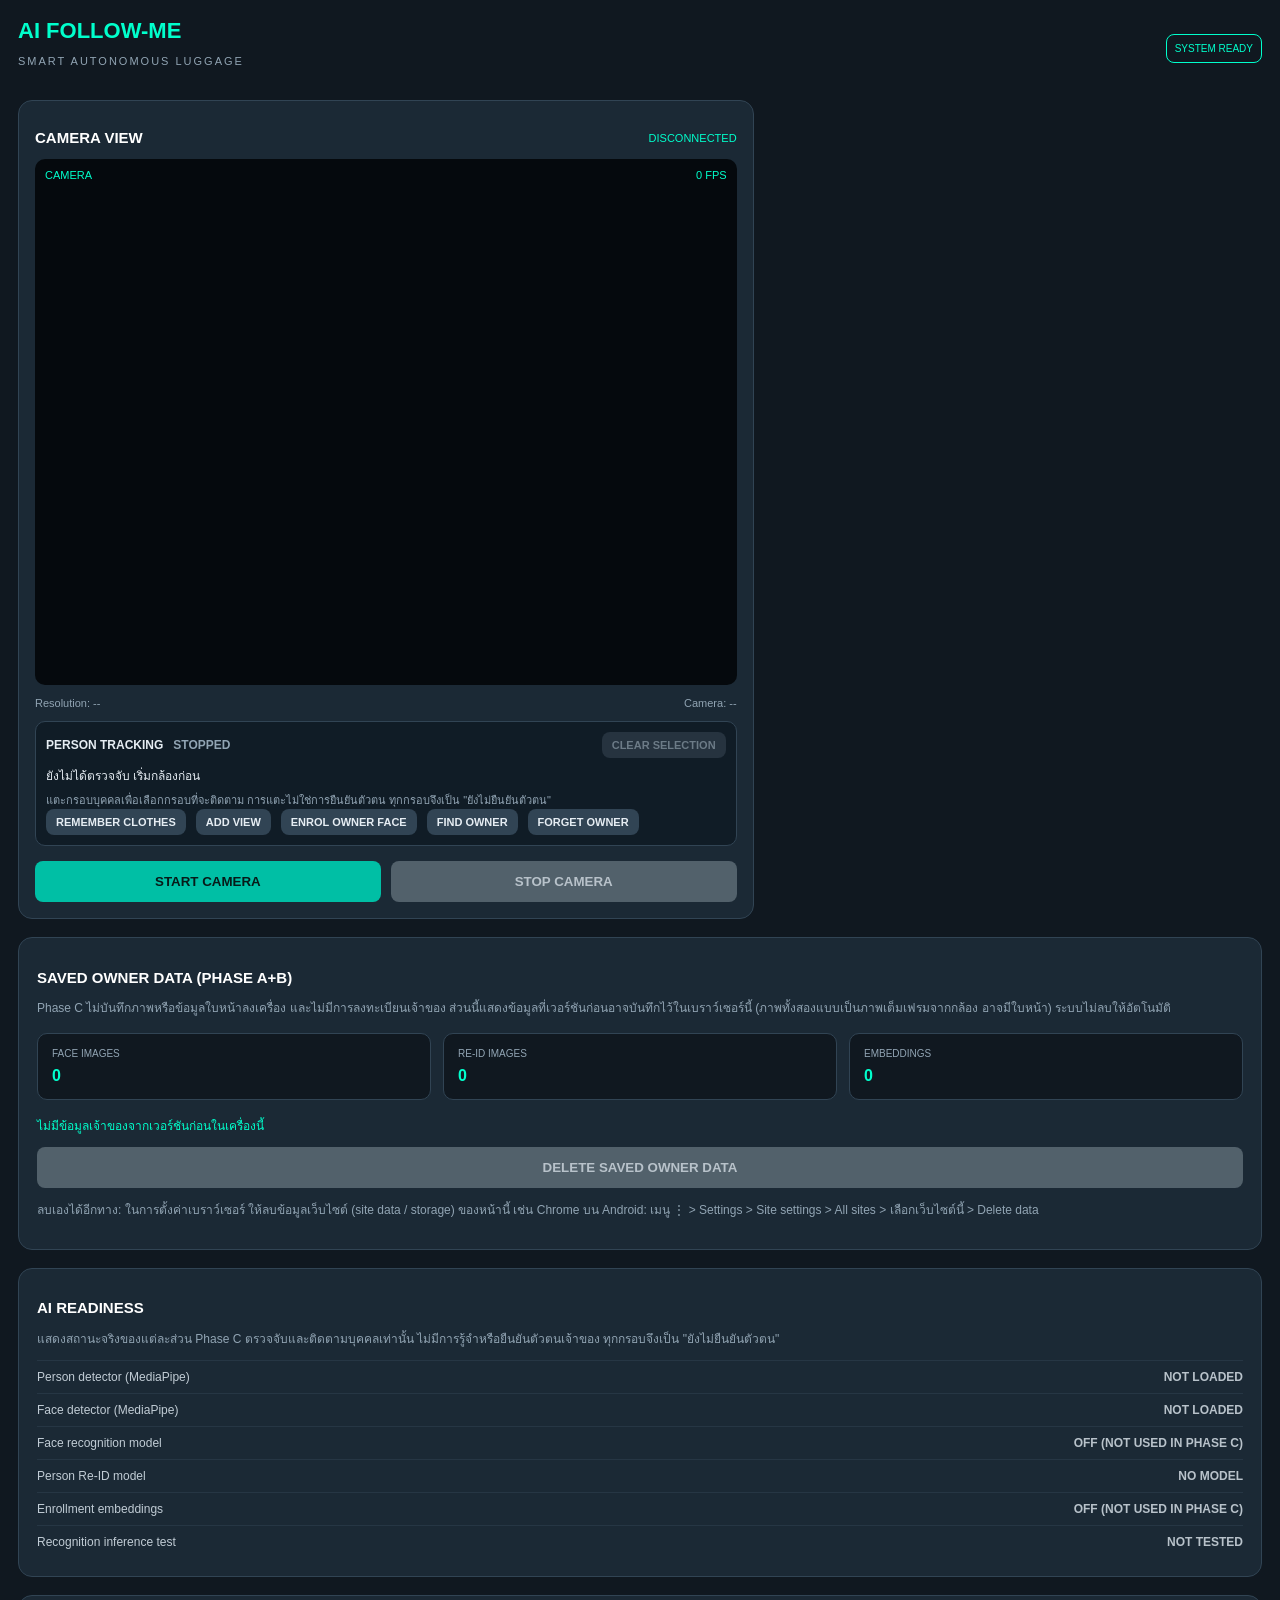
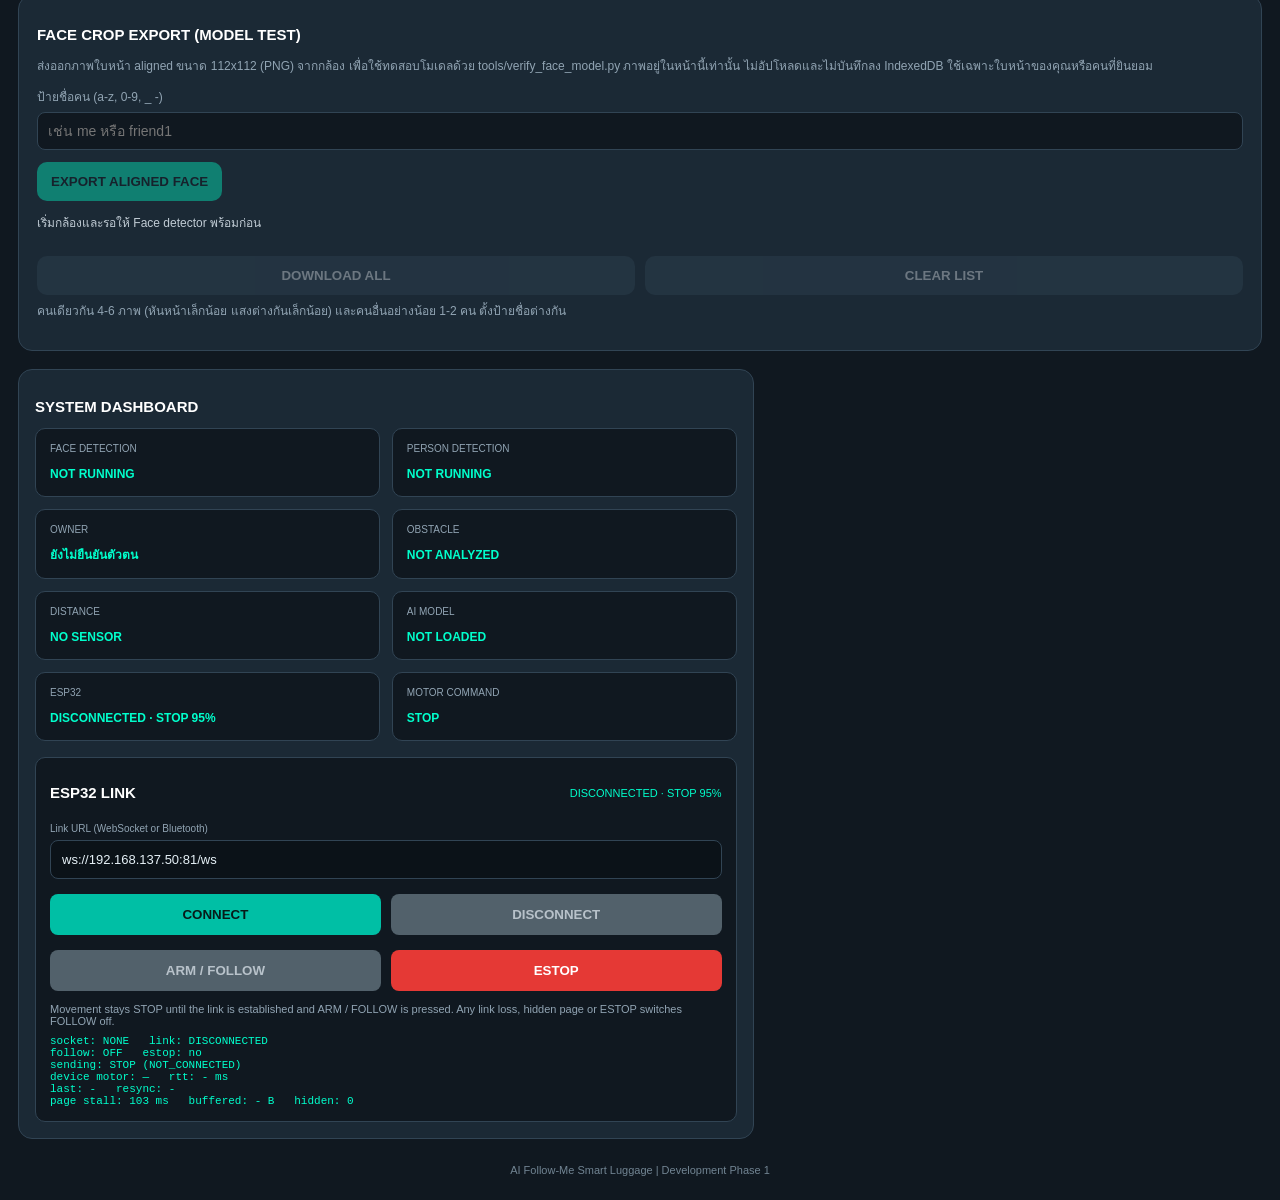
==== commit 928f073b: "Web: Bluetooth LE socket (ble://) behind the existing session; per-socket open timeout; tests Co-Aut" ====
--- a/index.html
+++ b/index.html
@@ -267,14 +267,14 @@
           <span id="espLinkState">DISCONNECTED</span>
         </div>
 
-        <label class="esp-label" for="espUrl">WebSocket URL</label>
+        <label class="esp-label" for="espUrl">Link URL (WebSocket or Bluetooth)</label>
         <input id="espUrl"
                type="text"
                inputmode="url"
                autocomplete="off"
                autocapitalize="off"
                spellcheck="false"
-               placeholder="ws://&lt;ESP32 address&gt;/ws  or  mock://device">
+               placeholder="ws://&lt;ESP32 address&gt;/ws  or  ble://  or  mock://device">
 
         <div class="controls">
           <button id="espConnectBtn">CONNECT</button>
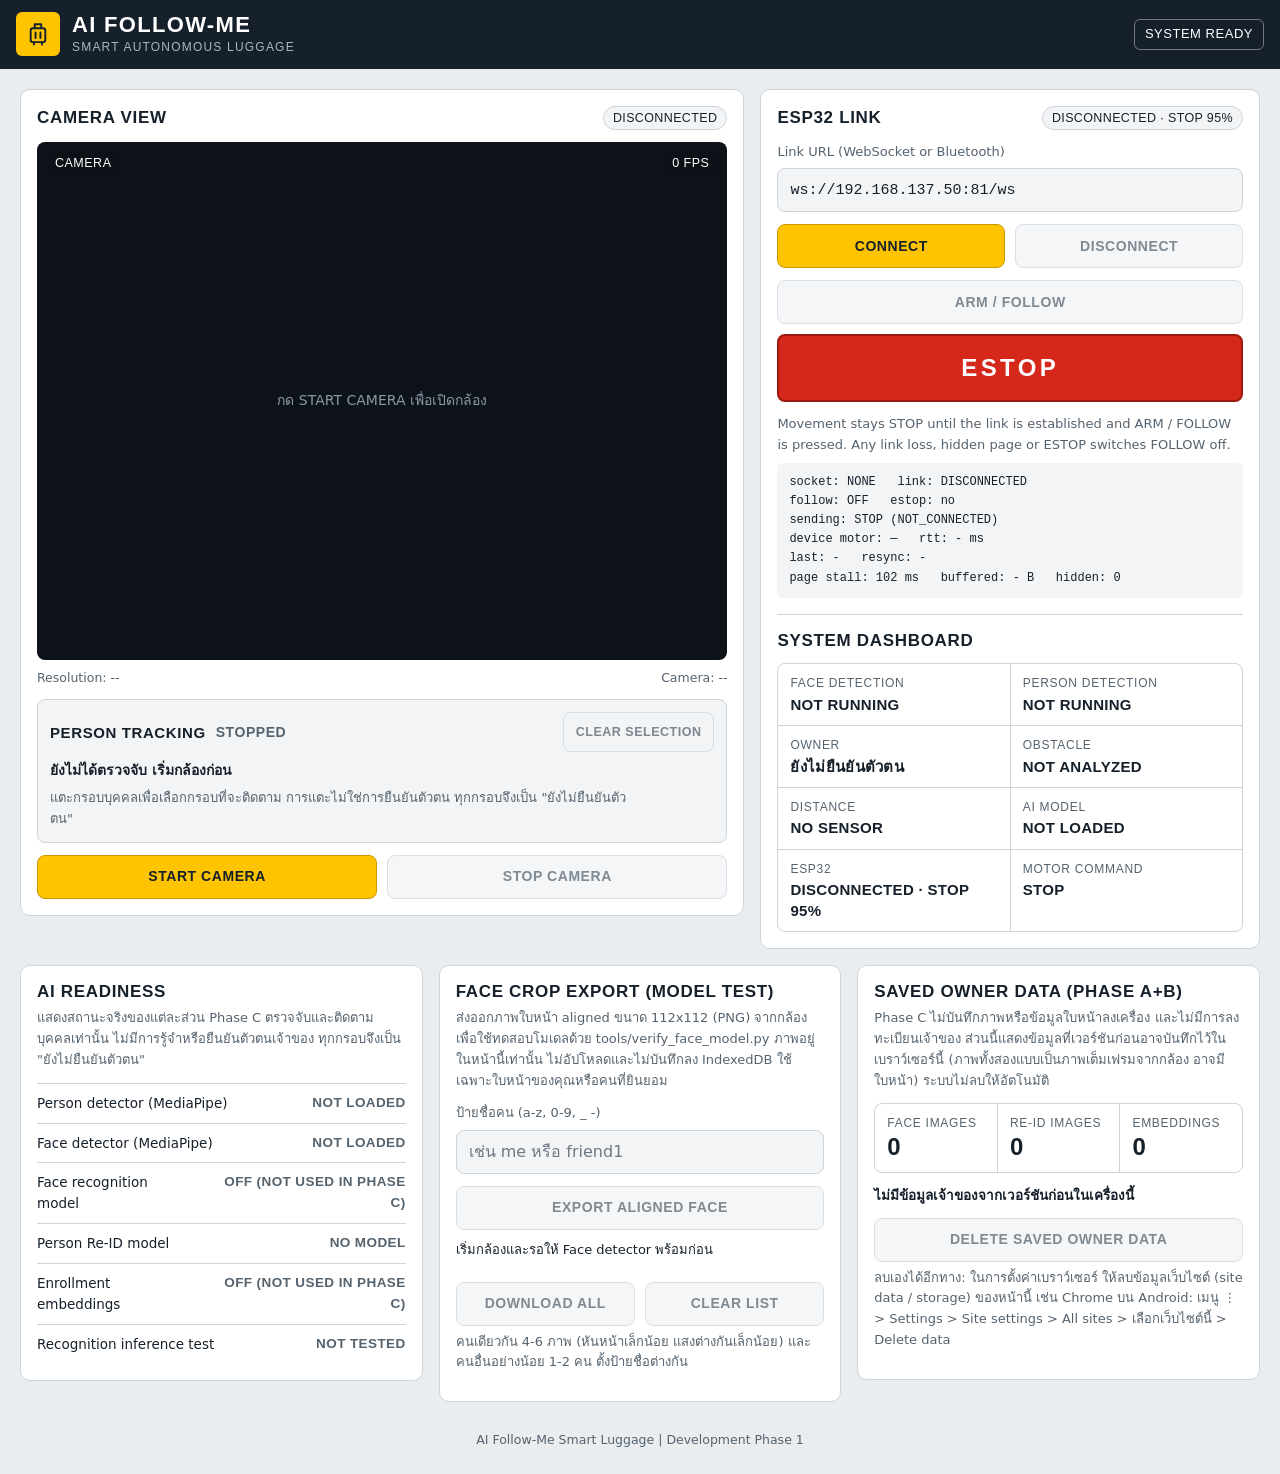
==== commit b6ae0895: "Owner features: education host list, Re-ID in lite mode, UI update (2026-11-17) - js/deploy-config.j" ====
--- a/index.html
+++ b/index.html
@@ -6,7 +6,7 @@
   <meta name="viewport"
         content="width=device-width, initial-scale=1">
 
-  <meta name="theme-color" content="#101820">
+  <meta name="theme-color" content="#16202B">
 
   <title>AI Follow-Me Smart Luggage</title>
 
@@ -16,9 +16,19 @@
 <body>
 
   <header class="header">
-    <div>
-      <h1>AI FOLLOW-ME</h1>
-      <p>SMART AUTONOMOUS LUGGAGE</p>
+    <div class="brand">
+      <span class="brand-mark" aria-hidden="true">
+        <svg viewBox="0 0 32 32" width="26" height="26" fill="none" stroke="currentColor" stroke-width="2.4" stroke-linecap="round" stroke-linejoin="round">
+          <path d="M12 9V4h8v5"/>
+          <rect x="7" y="9" width="18" height="17" rx="2.5"/>
+          <path d="M13 14v7M19 14v7"/>
+          <path d="M11 29v-3M21 29v-3"/>
+        </svg>
+      </span>
+      <div>
+        <h1>AI FOLLOW-ME</h1>
+        <p>SMART AUTONOMOUS LUGGAGE</p>
+      </div>
     </div>
 
     <span class="system-badge" id="systemStatus">
@@ -92,48 +102,95 @@
       </div>
     </section>
 
-<section class="registration-panel">
-
-  <h2>SAVED OWNER DATA (PHASE A+B)</h2>
-  <p class="registration-description">
-    Phase C ไม่บันทึกภาพหรือข้อมูลใบหน้าลงเครื่อง และไม่มีการลงทะเบียนเจ้าของ
-    ส่วนนี้แสดงข้อมูลที่เวอร์ชันก่อนอาจบันทึกไว้ในเบราว์เซอร์นี้
-    (ภาพทั้งสองแบบเป็นภาพเต็มเฟรมจากกล้อง อาจมีใบหน้า)
-    ระบบไม่ลบให้อัตโนมัติ
-  </p>
-
-  <div class="sample-count">
-    <div>
-      <span>FACE IMAGES</span>
-      <strong id="legacyFaceCount">--</strong>
-    </div>
-
-    <div>
-      <span>RE-ID IMAGES</span>
-      <strong id="legacyReidCount">--</strong>
-    </div>
-
-    <div>
-      <span>EMBEDDINGS</span>
-      <strong id="legacyEmbeddingCount">--</strong>
-    </div>
-  </div>
-
-  <p id="legacyDataMessage" role="status">
-    กำลังตรวจข้อมูลเดิม...
-  </p>
-
-  <button id="legacyDeleteBtn" class="danger-button" disabled>
-    DELETE SAVED OWNER DATA
-  </button>
-
-  <p class="registration-description">
-    ลบเองได้อีกทาง: ในการตั้งค่าเบราว์เซอร์ ให้ลบข้อมูลเว็บไซต์ (site data / storage)
-    ของหน้านี้ เช่น Chrome บน Android: เมนู &#8942; &gt; Settings &gt; Site settings
-    &gt; All sites &gt; เลือกเว็บไซต์นี้ &gt; Delete data
-  </p>
-
-</section>
+
+    <section class="status-panel">
+
+      <div class="esp-panel" id="espPanel">
+
+        <div class="panel-heading">
+          <h2>ESP32 LINK</h2>
+          <span id="espLinkState">DISCONNECTED</span>
+        </div>
+
+        <label class="esp-label" for="espUrl">Link URL (WebSocket or Bluetooth)</label>
+        <input id="espUrl"
+               type="text"
+               inputmode="url"
+               autocomplete="off"
+               autocapitalize="off"
+               spellcheck="false"
+               placeholder="ws://&lt;ESP32 address&gt;/ws  or  ble://  or  mock://device">
+
+        <div class="controls">
+          <button id="espConnectBtn">CONNECT</button>
+          <button id="espDisconnectBtn" disabled>DISCONNECT</button>
+        </div>
+
+        <div class="controls">
+          <button id="espFollowBtn" disabled>ARM / FOLLOW</button>
+          <button id="espEstopBtn" class="estop">ESTOP</button>
+        </div>
+
+        <button id="espClearEstopBtn" class="esp-clear" hidden>CLEAR ESTOP</button>
+
+        <p class="esp-note" id="espNote">
+          Movement stays STOP until the link is established and ARM / FOLLOW
+          is pressed. Any link loss, hidden page or ESTOP switches FOLLOW off.
+        </p>
+
+        <pre class="esp-detail" id="espDetail">not connected</pre>
+
+      </div>
+
+      <h2>SYSTEM DASHBOARD</h2>
+
+      <div class="status-grid">
+        
+        <div class="status-card">
+          <span>FACE DETECTION</span>
+          <strong id="faceAIStatus">NOT RUNNING</strong>
+        </div>
+
+        <div class="status-card">
+          <span>PERSON DETECTION</span>
+          <strong id="personAIStatus">NOT RUNNING</strong>
+        </div>
+        <div class="status-card">
+          <span>OWNER</span>
+          <strong id="ownerStatus">ยังไม่ยืนยันตัวตน</strong>
+        </div>
+
+        <div class="status-card">
+          <span>OBSTACLE</span>
+          <strong id="obstacleStatus">NOT ANALYZED</strong>
+        </div>
+
+        <div class="status-card">
+          <span>DISTANCE</span>
+          <strong id="distanceStatus">NO SENSOR</strong>
+        </div>
+
+        <div class="status-card">
+          <span>AI MODEL</span>
+          <strong id="aiStatus">NOT LOADED</strong>
+        </div>
+
+        <div class="status-card">
+          <span>ESP32</span>
+          <strong id="espStatus">DISCONNECTED</strong>
+        </div>
+
+        <div class="status-card">
+          <span>MOTOR COMMAND</span>
+          <strong id="motorStatus">STOP</strong>
+        </div>
+
+      </div>
+
+
+    </section>
+
+    <div class="tools">
 
     <section class="readiness-panel">
 
@@ -213,91 +270,50 @@
 
     </section>
 
-    <section class="status-panel">
-
-      <h2>SYSTEM DASHBOARD</h2>
-
-      <div class="status-grid">
-        
-        <div class="status-card">
-          <span>FACE DETECTION</span>
-          <strong id="faceAIStatus">NOT RUNNING</strong>
-        </div>
-
-        <div class="status-card">
-          <span>PERSON DETECTION</span>
-          <strong id="personAIStatus">NOT RUNNING</strong>
-        </div>
-        <div class="status-card">
-          <span>OWNER</span>
-          <strong id="ownerStatus">ยังไม่ยืนยันตัวตน</strong>
-        </div>
-
-        <div class="status-card">
-          <span>OBSTACLE</span>
-          <strong id="obstacleStatus">NOT ANALYZED</strong>
-        </div>
-
-        <div class="status-card">
-          <span>DISTANCE</span>
-          <strong id="distanceStatus">NO SENSOR</strong>
-        </div>
-
-        <div class="status-card">
-          <span>AI MODEL</span>
-          <strong id="aiStatus">NOT LOADED</strong>
-        </div>
-
-        <div class="status-card">
-          <span>ESP32</span>
-          <strong id="espStatus">DISCONNECTED</strong>
-        </div>
-
-        <div class="status-card">
-          <span>MOTOR COMMAND</span>
-          <strong id="motorStatus">STOP</strong>
-        </div>
-
-      </div>
-
-      <div class="esp-panel" id="espPanel">
-
-        <div class="panel-heading">
-          <h2>ESP32 LINK</h2>
-          <span id="espLinkState">DISCONNECTED</span>
-        </div>
-
-        <label class="esp-label" for="espUrl">Link URL (WebSocket or Bluetooth)</label>
-        <input id="espUrl"
-               type="text"
-               inputmode="url"
-               autocomplete="off"
-               autocapitalize="off"
-               spellcheck="false"
-               placeholder="ws://&lt;ESP32 address&gt;/ws  or  ble://  or  mock://device">
-
-        <div class="controls">
-          <button id="espConnectBtn">CONNECT</button>
-          <button id="espDisconnectBtn" disabled>DISCONNECT</button>
-        </div>
-
-        <div class="controls">
-          <button id="espFollowBtn" disabled>ARM / FOLLOW</button>
-          <button id="espEstopBtn" class="estop">ESTOP</button>
-        </div>
-
-        <button id="espClearEstopBtn" class="esp-clear" hidden>CLEAR ESTOP</button>
-
-        <p class="esp-note" id="espNote">
-          Movement stays STOP until the link is established and ARM / FOLLOW
-          is pressed. Any link loss, hidden page or ESTOP switches FOLLOW off.
-        </p>
-
-        <pre class="esp-detail" id="espDetail">not connected</pre>
-
-      </div>
-
-    </section>
+    <section class="registration-panel">
+
+      <h2>SAVED OWNER DATA (PHASE A+B)</h2>
+      <p class="registration-description">
+        Phase C ไม่บันทึกภาพหรือข้อมูลใบหน้าลงเครื่อง และไม่มีการลงทะเบียนเจ้าของ
+        ส่วนนี้แสดงข้อมูลที่เวอร์ชันก่อนอาจบันทึกไว้ในเบราว์เซอร์นี้
+        (ภาพทั้งสองแบบเป็นภาพเต็มเฟรมจากกล้อง อาจมีใบหน้า)
+        ระบบไม่ลบให้อัตโนมัติ
+      </p>
+
+      <div class="sample-count">
+        <div>
+          <span>FACE IMAGES</span>
+          <strong id="legacyFaceCount">--</strong>
+        </div>
+
+        <div>
+          <span>RE-ID IMAGES</span>
+          <strong id="legacyReidCount">--</strong>
+        </div>
+
+        <div>
+          <span>EMBEDDINGS</span>
+          <strong id="legacyEmbeddingCount">--</strong>
+        </div>
+      </div>
+
+      <p id="legacyDataMessage" role="status">
+        กำลังตรวจข้อมูลเดิม...
+      </p>
+
+      <button id="legacyDeleteBtn" class="danger-button" disabled>
+        DELETE SAVED OWNER DATA
+      </button>
+
+      <p class="registration-description">
+        ลบเองได้อีกทาง: ในการตั้งค่าเบราว์เซอร์ ให้ลบข้อมูลเว็บไซต์ (site data / storage)
+        ของหน้านี้ เช่น Chrome บน Android: เมนู &#8942; &gt; Settings &gt; Site settings
+        &gt; All sites &gt; เลือกเว็บไซต์นี้ &gt; Delete data
+      </p>
+
+    </section>
+
+    </div>
 
   </main>
 
--- a/css/style.css
+++ b/css/style.css
@@ -1,235 +1,321 @@
+/*
+ * AI Follow-Me Smart Luggage
+ *
+ * Look: airport wayfinding. Dark sign band, signal-yellow for the next
+ * action, red only for stopping. Light by default (readable on a phone
+ * outdoors), dark when the device asks for it.
+ *
+ * No web fonts and no external requests: the bench runs on a hotspot
+ * without internet, so every face below is already on Windows / Android.
+ */
+
+:root {
+  color-scheme: light dark;
+
+  --page: #e9edf0;
+  --panel: #ffffff;
+  --well: #f2f4f6;
+  --ink: #16202b;
+  --muted: #55636f;
+  --line: #cdd5dc;
+
+  --sign: #ffc400;
+  --sign-edge: #c99700;
+  --sign-ink: #16202b;
+
+  --ok: #0b7a54;
+  --warn: #8f5500;
+  --bad: #c4281c;
+  --stop: #d5281b;
+  --stop-edge: #9d1a10;
+  --amber: #ffb020;
+
+  --band: #16202b;
+  --band-ink: #ffffff;
+  --band-muted: #a9b6c1;
+  --camera: #0c1218;
+  --focus: #16202b;
+
+  --display: "Bahnschrift", "DIN Alternate", "Roboto Condensed",
+    sans-serif-condensed, "Leelawadee UI", "Noto Sans Thai", sans-serif;
+  --body: "Segoe UI", "Leelawadee UI", Roboto, "Noto Sans Thai",
+    system-ui, sans-serif;
+  --mono: ui-monospace, "Cascadia Mono", Consolas, "Roboto Mono", monospace;
+}
+
+@media (prefers-color-scheme: dark) {
+  :root {
+    --page: #1a222b;
+    --panel: #232d38;
+    --well: #1a222b;
+    --ink: #eef2f5;
+    --muted: #a3b1bd;
+    --line: #3a4754;
+
+    --ok: #4fd6a4;
+    --warn: #ffc866;
+    --bad: #ff8a80;
+
+    --band: #10161c;
+    --focus: #ffc400;
+  }
+}
 
 * {
   box-sizing: border-box;
 }
 
+/* An element switched off with the hidden attribute stays off, whatever
+   display its class asks for. */
+[hidden] {
+  display: none !important;
+}
+
 body {
   margin: 0;
-  padding: 18px;
-  background: #101820;
-  color: #ffffff;
-  font-family: Arial, sans-serif;
-}
+  background: var(--page);
+  color: var(--ink);
+  font-family: var(--body);
+  font-size: 14px;
+  line-height: 1.55;
+  -webkit-text-size-adjust: 100%;
+}
+
+h1,
+h2 {
+  margin: 0;
+  font-family: var(--display);
+  font-weight: 600;
+  line-height: 1.2;
+}
+
+h2 {
+  font-size: 17px;
+  letter-spacing: 0.04em;
+}
+
+p {
+  margin: 0;
+}
+
+:focus-visible {
+  outline: 3px solid var(--focus);
+  outline-offset: 2px;
+}
+
+/* ---------- Sign band ---------- */
 
 .header {
   display: flex;
   justify-content: space-between;
   align-items: center;
   gap: 12px;
-  margin-bottom: 22px;
+  padding: 12px 16px;
+  background: var(--band);
+  color: var(--band-ink);
+}
+
+.brand {
+  display: flex;
+  align-items: center;
+  gap: 12px;
+  min-width: 0;
+}
+
+.brand-mark {
+  flex: none;
+  display: grid;
+  place-items: center;
+  width: 44px;
+  height: 44px;
+  border-radius: 6px;
+  background: var(--sign);
+  color: var(--sign-ink);
 }
 
 .header h1 {
-  color: #00ffcc;
   font-size: 22px;
-  margin: 0;
+  letter-spacing: 0.06em;
 }
 
 .header p {
-  color: #91a4b3;
-  font-size: 11px;
-  letter-spacing: 2px;
+  color: var(--band-muted);
+  font-family: var(--display);
+  font-size: 12px;
+  letter-spacing: 0.1em;
 }
 
 .system-badge {
-  color: #00ffcc;
-  border: 1px solid #00ffcc;
-  padding: 8px;
-  border-radius: 8px;
-  font-size: 10px;
-}
+  max-width: 55%;
+  padding: 6px 10px;
+  border: 1px solid rgba(255, 255, 255, 0.4);
+  border-radius: 6px;
+  font-family: var(--display);
+  font-size: 13px;
+  letter-spacing: 0.04em;
+  line-height: 1.3;
+  text-align: right;
+  overflow-wrap: anywhere;
+}
+
+/* ---------- Page grid ---------- */
 
 .dashboard {
   display: grid;
-  grid-template-columns: 1.5fr 1fr;
-  gap: 18px;
+  grid-template-columns: minmax(0, 1fr);
+  gap: 16px;
+  max-width: 1320px;
+  margin: 0 auto;
+  padding: 16px;
+}
+
+.tools {
+  display: grid;
+  grid-template-columns: minmax(0, 1fr);
+  gap: 16px;
+  align-items: start;
+}
+
+@media (min-width: 700px) {
+  .tools {
+    grid-template-columns: repeat(2, minmax(0, 1fr));
+  }
+
+  .tools .registration-panel {
+    grid-column: 1 / -1;
+  }
+}
+
+@media (min-width: 1200px) {
+  .tools {
+    grid-template-columns: repeat(3, minmax(0, 1fr));
+  }
+
+  .tools .registration-panel {
+    grid-column: auto;
+  }
+}
+
+@media (min-width: 900px) {
+  .dashboard {
+    grid-template-columns: minmax(0, 1.45fr) minmax(0, 1fr);
+    align-items: start;
+    padding: 20px;
+  }
+
+  .tools {
+    grid-column: 1 / -1;
+  }
 }
 
 .camera-panel,
-.status-panel {
-  background: #1b2935;
-  border: 1px solid #314454;
-  border-radius: 14px;
+.status-panel,
+.registration-panel,
+.readiness-panel,
+.crop-panel {
+  min-width: 0;
   padding: 16px;
-  min-width: 0;
+  background: var(--panel);
+  border: 1px solid var(--line);
+  border-radius: 10px;
 }
 
 .panel-heading {
   display: flex;
   justify-content: space-between;
-  gap: 8px;
   align-items: center;
-}
-
-.panel-heading h2,
-.status-panel h2 {
-  font-size: 15px;
-}
-
+  gap: 10px;
+  margin-bottom: 12px;
+}
+
+/* Live state next to a heading (camera, ESP32 link). */
 .panel-heading span {
-  color: #00ffcc;
-  font-size: 11px;
-}
+  padding: 3px 9px;
+  border: 1px solid var(--line);
+  border-radius: 999px;
+  background: var(--well);
+  color: var(--ink);
+  font-family: var(--display);
+  font-size: 12.5px;
+  letter-spacing: 0.03em;
+  line-height: 1.3;
+  text-align: right;
+  overflow-wrap: anywhere;
+}
+
+/* ---------- Buttons ---------- */
+
+button {
+  min-height: 44px;
+  padding: 10px 14px;
+  border: 1.5px solid var(--ink);
+  border-radius: 8px;
+  background: transparent;
+  color: var(--ink);
+  font-family: var(--display);
+  font-size: 14px;
+  font-weight: 600;
+  letter-spacing: 0.04em;
+  line-height: 1.2;
+  cursor: pointer;
+  touch-action: manipulation;
+}
+
+button:not(:disabled):active {
+  transform: translateY(1px);
+}
+
+button:disabled {
+  border-color: var(--line);
+  background: var(--well);
+  color: var(--muted);
+  opacity: 0.75;
+  cursor: not-allowed;
+}
+
+/* The next step in the flow: start camera, connect, arm, export. */
+#startBtn:not(:disabled),
+#espConnectBtn:not(:disabled),
+#espFollowBtn:not(:disabled),
+#cropBtn:not(:disabled) {
+  border-color: var(--sign-edge);
+  background: var(--sign);
+  color: var(--sign-ink);
+}
+
+.controls {
+  display: flex;
+  flex-wrap: wrap;
+  gap: 10px;
+  margin-top: 12px;
+}
+
+.controls button {
+  flex: 1 1 0;
+}
+
+/* ---------- Camera ---------- */
 
 .video-container {
   position: relative;
   width: 100%;
   aspect-ratio: 4 / 3;
-  background: #05090d;
-  border-radius: 10px;
+  background: var(--camera);
+  border-radius: 8px;
   overflow: hidden;
 }
 
-video {
-  width: 100%;
-  height: 100%;
-  object-fit: contain;
-  display: block;
-}
-
-.camera-overlay {
+/* Shown through the empty video element until the camera runs. */
+.video-container:not(.selectable)::before {
+  content: "กด START CAMERA เพื่อเปิดกล้อง";
   position: absolute;
-  left: 10px;
-  right: 10px;
-  top: 10px;
-  display: flex;
-  justify-content: space-between;
-  color: #00ffcc;
-  font-size: 11px;
-  pointer-events: none;
-}
-
-.camera-info {
-  display: flex;
-  justify-content: space-between;
-  gap: 10px;
-  color: #91a4b3;
-  font-size: 11px;
-  margin-top: 12px;
-}
-
-.controls {
-  display: flex;
-  gap: 10px;
-  margin-top: 15px;
-}
-
-button {
-  flex: 1;
-  padding: 13px;
-  border: 0;
-  border-radius: 8px;
-  background: #00bfa5;
-  color: #071b19;
-  font-weight: bold;
-  cursor: pointer;
-}
-
-button:disabled {
-  background: #52616b;
-  color: #b8c2ca;
-  cursor: not-allowed;
-}
-
-.status-grid {
+  inset: 0;
   display: grid;
-  grid-template-columns: 1fr 1fr;
-  gap: 12px;
-}
-
-.status-card {
-  background: #101820;
-  border: 1px solid #314454;
-  padding: 14px;
-  border-radius: 10px;
-}
-
-.status-card span {
-  display: block;
-  color: #91a4b3;
-  font-size: 10px;
-  margin-bottom: 10px;
-}
-
-.status-card strong {
-  color: #00ffcc;
-  font-size: 12px;
-  overflow-wrap: anywhere;
-}
-
-footer {
-  margin-top: 25px;
+  place-items: center;
+  padding: 0 12%;
+  color: #8b99a6;
+  font-size: 14px;
   text-align: center;
-  color: #718492;
-  font-size: 11px;
-}
-
-@media (max-width: 700px) {
-  body {
-    padding: 12px;
-  }
-
-  .dashboard {
-    grid-template-columns: 1fr;
-  }
-
-  .header h1 {
-    font-size: 18px;
-  }
-}
-
-.registration-panel {
-  grid-column: 1 / -1;
-  background: #1b2935;
-  border: 1px solid #314454;
-  border-radius: 14px;
-  padding: 18px;
-}
-
-.registration-panel h2 {
-  font-size: 15px;
-}
-
-.registration-description {
-  color: #91a4b3;
-  font-size: 12px;
-}
-
-.sample-count {
-  display: grid;
-  grid-template-columns: repeat(3, 1fr);
-  gap: 12px;
-  margin: 16px 0;
-}
-
-.sample-count div {
-  background: #101820;
-  border: 1px solid #314454;
-  padding: 14px;
-  border-radius: 10px;
-}
-
-.sample-count span {
-  display: block;
-  color: #91a4b3;
-  font-size: 10px;
-}
-
-.sample-count strong {
-  display: block;
-  color: #00ffcc;
-  margin-top: 8px;
-}
-
-#legacyDataMessage {
-  color: #00ffcc;
-  font-size: 12px;
-}
-
-.danger-button {
-  background: #a93636;
-  color: white;
-  width: 100%;
 }
 
 .video-container video,
@@ -241,6 +327,7 @@
 }
 
 .video-container video {
+  display: block;
   object-fit: contain;
   z-index: 1;
 }
@@ -253,27 +340,265 @@
   z-index: 2;
 }
 
-.video-container .camera-overlay {
+.video-container.selectable {
+  cursor: pointer;
+}
+
+.camera-overlay {
+  position: absolute;
+  top: 10px;
+  left: 10px;
+  right: 10px;
   z-index: 3;
-}
-
-/* AI readiness panel */
-.readiness-panel {
-  grid-column: 1 / -1;
-  background: #1b2935;
-  border: 1px solid #314454;
-  border-radius: 14px;
-  padding: 18px;
-}
-
-.readiness-panel h2 {
+  display: flex;
+  justify-content: space-between;
+  gap: 8px;
+  pointer-events: none;
+}
+
+.camera-overlay span {
+  padding: 2px 8px;
+  border-radius: 4px;
+  background: rgba(12, 18, 24, 0.7);
+  color: #ffffff;
+  font-family: var(--display);
+  font-size: 12.5px;
+  letter-spacing: 0.04em;
+  font-variant-numeric: tabular-nums;
+}
+
+.camera-info {
+  display: flex;
+  justify-content: space-between;
+  gap: 10px;
+  margin-top: 8px;
+  color: var(--muted);
+  font-size: 12.5px;
+  font-variant-numeric: tabular-nums;
+}
+
+/* ---------- Person tracking ---------- */
+
+.track-panel {
+  margin-top: 12px;
+  padding: 12px;
+  background: var(--well);
+  border: 1px solid var(--line);
+  border-radius: 8px;
+}
+
+.track-row {
+  display: flex;
+  flex-wrap: wrap;
+  align-items: center;
+  gap: 8px 10px;
+}
+
+.track-row strong {
+  font-family: var(--display);
   font-size: 15px;
-}
-
-.readiness-note {
-  color: #91a4b3;
+  letter-spacing: 0.04em;
+  white-space: nowrap;
+}
+
+.track-row span {
+  flex: 1;
+  color: var(--muted);
+  font-family: var(--display);
+  font-weight: 600;
+  letter-spacing: 0.04em;
+}
+
+.track-row span.ok { color: var(--ok); }
+.track-row span.warn { color: var(--warn); }
+.track-row span.bad { color: var(--bad); }
+
+.track-row button {
+  flex: 0 0 auto;
+  min-height: 40px;
+  padding: 8px 12px;
+  font-size: 12.5px;
+}
+
+.owner-row {
+  flex-wrap: wrap;
+  gap: 8px;
+  margin-top: 12px;
+  padding-top: 12px;
+  border-top: 1px solid var(--line);
+}
+
+.owner-row button {
+  flex: 1 1 auto;
+}
+
+#ownerForgetBtn:not(:disabled) {
+  border-color: var(--bad);
+  color: var(--bad);
+}
+
+#trackMessage {
+  margin-top: 8px;
+  font-weight: 600;
+}
+
+.track-hint {
+  max-width: 72ch;
+  margin-top: 6px;
+  color: var(--muted);
+  font-size: 13px;
+  line-height: 1.6;
+}
+
+/* AI loading notice under the camera (MediaPipe download / failure) */
+.ai-load-message {
+  margin-top: 12px;
+  padding: 10px 12px;
+  border: 1px solid var(--line);
+  border-left-width: 4px;
+  border-radius: 6px;
+  background: var(--well);
+  font-size: 13.5px;
+}
+
+.ai-load-message.warn {
+  border-color: var(--warn);
+  color: var(--warn);
+}
+
+.ai-load-message.bad {
+  border-color: var(--bad);
+  color: var(--bad);
+}
+
+/* ---------- ESP32 link (drive controls) ---------- */
+
+.esp-panel {
+  padding-bottom: 16px;
+  margin-bottom: 16px;
+  border-bottom: 1px solid var(--line);
+}
+
+.esp-label,
+.crop-panel label {
+  display: block;
+  margin: 0 0 6px;
+  color: var(--muted);
+  font-size: 13px;
+}
+
+input[type="text"] {
+  width: 100%;
+  min-height: 44px;
+  padding: 10px 12px;
+  border: 1.5px solid var(--line);
+  border-radius: 8px;
+  background: var(--well);
+  color: var(--ink);
+  font-family: var(--body);
+  font-size: 16px;
+}
+
+input[type="text"]::placeholder {
+  color: var(--muted);
+  opacity: 0.85;
+}
+
+.esp-panel input {
+  font-family: var(--mono);
+  font-size: 15px;
+}
+
+/* ARM / FOLLOW on its own row, the stop control full width below it. */
+button.estop {
+  flex: 1 1 100%;
+  min-height: 68px;
+  border-color: var(--stop-edge);
+  border-width: 2px;
+  background: var(--stop);
+  color: #ffffff;
+  font-size: 24px;
+  letter-spacing: 0.14em;
+}
+
+button.esp-clear {
+  width: 100%;
+  margin-top: 10px;
+  border-color: #b97800;
+  background: var(--amber);
+  color: #241700;
+}
+
+.esp-note {
+  margin: 12px 0 8px;
+  color: var(--muted);
+  font-size: 13px;
+}
+
+.esp-detail {
+  margin: 0;
+  padding: 10px 12px;
+  border-radius: 6px;
+  background: var(--well);
+  color: var(--ink);
+  font-family: var(--mono);
   font-size: 12px;
+  line-height: 1.6;
+  white-space: pre-wrap;
+  overflow-wrap: anywhere;
+}
+
+/* ---------- System dashboard ---------- */
+
+.status-panel > h2 {
+  margin-bottom: 12px;
+}
+
+.status-grid {
+  display: grid;
+  grid-template-columns: 1fr 1fr;
+  gap: 1px;
+  border: 1px solid var(--line);
+  border-radius: 8px;
+  background: var(--line);
+  overflow: hidden;
+}
+
+.status-card {
+  padding: 10px 12px;
+  background: var(--panel);
+}
+
+.status-card span,
+.sample-count span {
+  display: block;
+  color: var(--muted);
+  font-family: var(--display);
+  font-size: 12px;
+  letter-spacing: 0.06em;
+}
+
+.status-card strong {
+  display: block;
+  margin-top: 2px;
+  font-family: var(--display);
+  font-size: 15px;
+  font-weight: 600;
+  letter-spacing: 0.02em;
+  line-height: 1.35;
+  font-variant-numeric: tabular-nums;
+  overflow-wrap: anywhere;
+}
+
+/* ---------- Tool panels ---------- */
+
+.readiness-note,
+.registration-description {
+  max-width: 72ch;
   margin: 6px 0 12px;
+  color: var(--muted);
+  font-size: 13px;
+  line-height: 1.6;
 }
 
 .readiness-list {
@@ -285,71 +610,37 @@
 .readiness-list li {
   display: flex;
   justify-content: space-between;
-  gap: 10px;
+  gap: 12px;
   padding: 9px 0;
-  border-top: 1px solid #263644;
-  font-size: 12px;
-  color: #c1ccd5;
+  border-top: 1px solid var(--line);
+  font-size: 13.5px;
 }
 
 .readiness-list li strong {
+  color: var(--muted);
+  font-family: var(--display);
+  font-weight: 600;
+  letter-spacing: 0.03em;
   text-align: right;
-  color: #b8c2ca;
-}
-
-.readiness-list li strong.ok { color: #00ffcc; }
-.readiness-list li strong.warn { color: #ffcc66; }
-.readiness-list li strong.bad { color: #ff7a7a; }
-
-/* Face crop export panel */
-.crop-panel {
-  grid-column: 1 / -1;
-  background: #1b2935;
-  border: 1px solid #314454;
-  border-radius: 14px;
-  padding: 18px;
-}
-
-.crop-panel h2 {
-  font-size: 15px;
-}
-
-.crop-panel label {
-  display: block;
-  margin: 12px 0 6px;
-  font-size: 12px;
-  color: #91a4b3;
-}
-
-.crop-panel input {
-  width: 100%;
-  box-sizing: border-box;
-  padding: 10px;
-  border-radius: 8px;
-  border: 1px solid #314454;
-  background: #101820;
-  color: #e6edf3;
-  font-size: 14px;
-}
-
+}
+
+.readiness-list li strong.ok { color: var(--ok); }
+.readiness-list li strong.warn { color: var(--warn); }
+.readiness-list li strong.bad { color: var(--bad); }
+
+/* Face crop export */
 .crop-panel button {
   margin-top: 12px;
-  padding: 12px 14px;
-  border: 0;
-  border-radius: 10px;
-  background: #00ffcc;
-  color: #101820;
-  font-weight: 700;
-}
-
-.crop-panel button:disabled {
-  opacity: 0.4;
+}
+
+#cropBtn {
+  width: 100%;
 }
 
 #cropMessage {
-  font-size: 12px;
-  color: #c1ccd5;
-  min-height: 18px;
+  min-height: 20px;
+  margin-top: 10px;
+  font-size: 13px;
 }
 
 .crop-list {
@@ -364,28 +655,29 @@
   align-items: center;
   gap: 10px;
   padding: 8px;
-  border-radius: 10px;
-  background: #101820;
-  font-size: 12px;
+  border-radius: 8px;
+  background: var(--well);
+  font-size: 13px;
 }
 
 .crop-item img {
+  flex: none;
   border-radius: 6px;
-  flex: none;
 }
 
 .crop-item a {
-  color: #00ffcc;
+  color: var(--ink);
+  font-weight: 600;
   word-break: break-all;
 }
 
 .crop-item small {
   display: block;
-  color: #91a4b3;
+  color: var(--muted);
 }
 
 .crop-item .crop-warning {
-  color: #ffcc66;
+  color: var(--warn);
 }
 
 .crop-actions {
@@ -395,148 +687,82 @@
 
 .crop-actions button {
   flex: 1;
-  background: #314454;
-  color: #e6edf3;
-}
-
-/* Person tracking (tap a box to follow it) */
-.video-container.selectable {
-  cursor: pointer;
-}
-
-.track-panel {
-  margin-top: 12px;
-  padding: 10px;
-  background: #101c26;
-  border: 1px solid #314454;
-  border-radius: 10px;
-  font-size: 12px;
-}
-
-.track-row {
-  display: flex;
-  align-items: center;
-  gap: 10px;
-}
-
-.track-row strong {
-  color: #e6edf3;
-}
-
-.track-row span {
-  flex: 1;
-  color: #91a4b3;
-  font-weight: bold;
-}
-
-.track-row span.ok { color: #00ffcc; }
-.track-row span.warn { color: #ffcc66; }
-.track-row span.bad { color: #ff7b7b; }
-
-.track-row button {
-  flex: 0 0 auto;
-  padding: 7px 10px;
-  font-size: 11px;
-  background: #314454;
-  color: #e6edf3;
-}
-
-.track-row button:disabled {
-  background: #26333f;
-  color: #6c7b87;
-}
-
-#trackMessage {
-  margin: 8px 0 0;
-  color: #e6edf3;
-}
-
-.track-hint {
-  margin: 6px 0 0;
-  color: #91a4b3;
-  font-size: 11px;
-}
-
-/* AI loading notice under the camera (MediaPipe download / failure) */
-.ai-load-message {
-  margin: 12px 0 0;
+}
+
+/* Saved owner data */
+.sample-count {
+  display: grid;
+  grid-template-columns: repeat(3, 1fr);
+  gap: 1px;
+  margin: 12px 0;
+  border: 1px solid var(--line);
+  border-radius: 8px;
+  background: var(--line);
+  overflow: hidden;
+}
+
+.sample-count div {
   padding: 10px 12px;
-  border-radius: 10px;
-  font-size: 13px;
-  line-height: 1.5;
-  border: 1px solid #314454;
-  background: #101c26;
-  color: #c1ccd5;
-}
-
-.ai-load-message[hidden] {
-  display: none;
-}
-
-.ai-load-message.warn {
-  border-color: #b38600;
-  color: #ffd166;
-}
-
-.ai-load-message.bad {
-  border-color: #a93636;
-  background: #2a1515;
-  color: #ffb3b3;
-}
-
-/* ESP32 link panel (M0). */
-.esp-panel {
-  margin-top: 16px;
-  padding: 14px;
-  background: #101820;
-  border: 1px solid #314454;
-  border-radius: 10px;
-}
-
-.esp-label {
+  background: var(--panel);
+}
+
+.sample-count strong {
   display: block;
-  color: #91a4b3;
-  font-size: 10px;
-  margin: 10px 0 6px;
-}
-
-.esp-panel input {
+  font-family: var(--display);
+  font-size: 24px;
+  font-weight: 600;
+  line-height: 1.2;
+  font-variant-numeric: tabular-nums;
+}
+
+#legacyDataMessage {
+  margin-bottom: 12px;
+  font-size: 13.5px;
+  font-weight: 600;
+}
+
+.danger-button {
   width: 100%;
-  box-sizing: border-box;
-  padding: 11px;
-  border: 1px solid #314454;
-  border-radius: 8px;
-  background: #0b1218;
-  color: #e6f1f7;
-  font-size: 13px;
-}
-
-button.estop {
-  background: #e53935;
-  color: #fff;
-}
-
-button.esp-clear {
-  width: 100%;
-  margin-top: 10px;
-  background: #ffb020;
-  color: #241700;
-}
-
-button.esp-clear[hidden] {
-  display: none;
-}
-
-.esp-note {
-  color: #91a4b3;
-  font-size: 11px;
-  margin: 12px 0 8px;
-}
-
-.esp-detail {
-  margin: 0;
-  color: #00ffcc;
-  font-size: 11px;
-  white-space: pre-wrap;
-  overflow-wrap: anywhere;
-}
+}
+
+.danger-button:not(:disabled) {
+  border-color: var(--bad);
+  color: var(--bad);
+}
+
+footer {
+  padding: 8px 16px 24px;
+  color: var(--muted);
+  font-size: 12.5px;
+  text-align: center;
+}
+
+@media (max-width: 480px) {
+  .header h1 {
+    font-size: 19px;
+  }
+
+  .header p {
+    font-size: 11px;
+    letter-spacing: 0.04em;
+  }
+
+  .dashboard {
+    gap: 12px;
+    padding: 12px;
+  }
+
+  .camera-panel,
+  .status-panel,
+  .registration-panel,
+  .readiness-panel,
+  .crop-panel {
+    padding: 12px;
+  }
+}
+
+@media (prefers-reduced-motion: reduce) {
+  button:not(:disabled):active {
+    transform: none;
+  }
+}
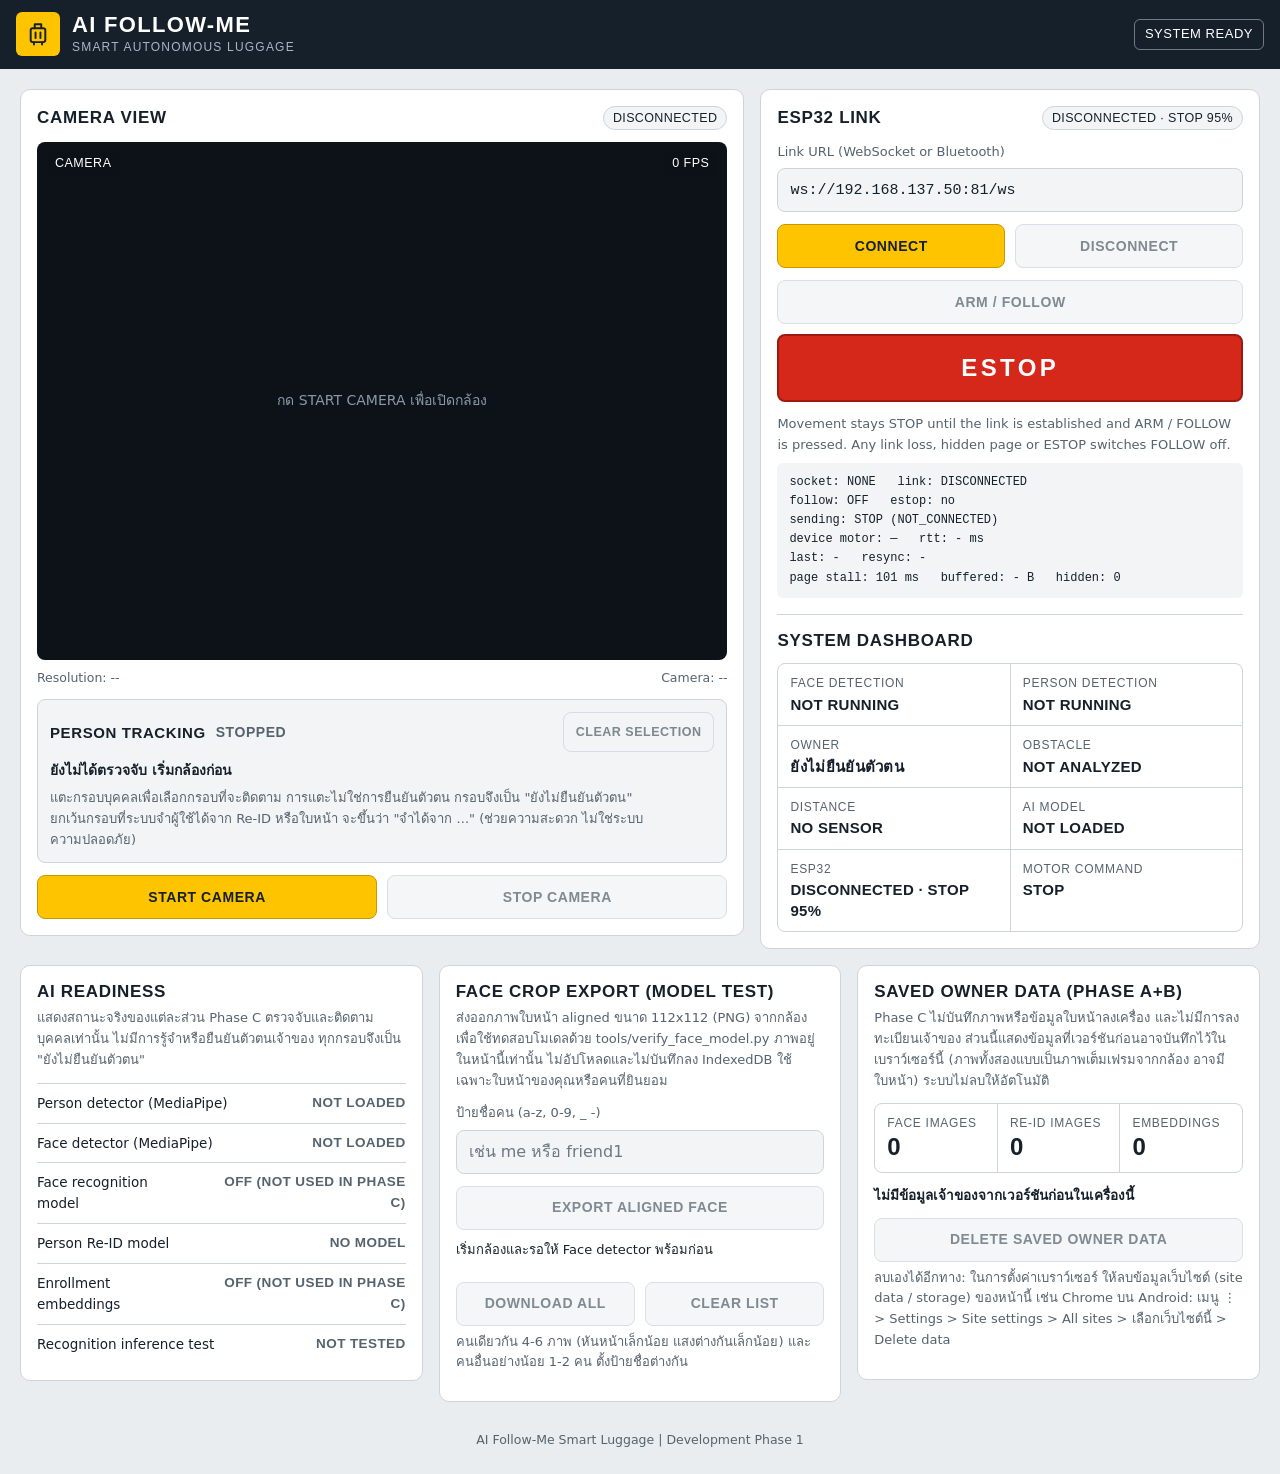
==== commit 72d8abfd: "Owner profiles: 3 users (one active), name labels, ambiguity-safe tracking - js/owner-profiles.js (n" ====
--- a/index.html
+++ b/index.html
@@ -72,9 +72,14 @@
         <p id="trackMessage" role="status">ยังไม่ได้ตรวจจับ เริ่มกล้องก่อน</p>
         <p class="track-hint">
           แตะกรอบบุคคลเพื่อเลือกกรอบที่จะติดตาม
-          การแตะไม่ใช่การยืนยันตัวตน ทุกกรอบจึงเป็น "ยังไม่ยืนยันตัวตน"
+          การแตะไม่ใช่การยืนยันตัวตน กรอบจึงเป็น "ยังไม่ยืนยันตัวตน"
+          ยกเว้นกรอบที่ระบบจำผู้ใช้ได้จาก Re-ID หรือใบหน้า จะขึ้นว่า "จำได้จาก ..." (ช่วยความสะดวก ไม่ใช่ระบบความปลอดภัย)
         </p>
         <div class="track-row owner-row" id="ownerControls" hidden>
+          <label for="ownerProfileSelect">ผู้ใช้</label>
+          <select id="ownerProfileSelect" aria-label="ผู้ใช้ที่ต้องการให้ติดตาม"></select>
+          <input id="ownerNameInput" maxlength="20" placeholder="ชื่อผู้ใช้" aria-label="ชื่อผู้ใช้" size="10">
+          <button id="ownerRenameBtn">SAVE NAME</button>
           <button id="ownerClothesBtn">REMEMBER CLOTHES</button>
           <button id="ownerViewBtn">ADD VIEW</button>
           <button id="ownerEnrolBtn">ENROL OWNER FACE</button>
@@ -86,6 +91,8 @@
           ระบบจำสีเสื้อและกางเกงได้สูงสุด 8 มุม: หันหลัง/หันข้างแล้วกด ADD VIEW ทีละมุม
           (ระหว่างติดตามก็เก็บมุมใหม่เอง) เมื่อหลุด (LOST) จะหาเจ้าของคืนเองจากสีเสื้อผ้า
           ENROL OWNER FACE เป็นตัวเสริม (ต้องเปิดด้วย ?modelMode=development)
+          ลงทะเบียนได้ 3 ผู้ใช้: เลือกผู้ใช้จากเมนูก่อน แล้วลงทะเบียนทีละคน
+          ระบบหาและติดตามเฉพาะผู้ใช้ที่เลือกอยู่ คนอื่นที่ลงทะเบียนไว้จะขึ้นชื่อบนกรอบแต่ไม่ถูกเลือก
         </p>
       </div>
 
